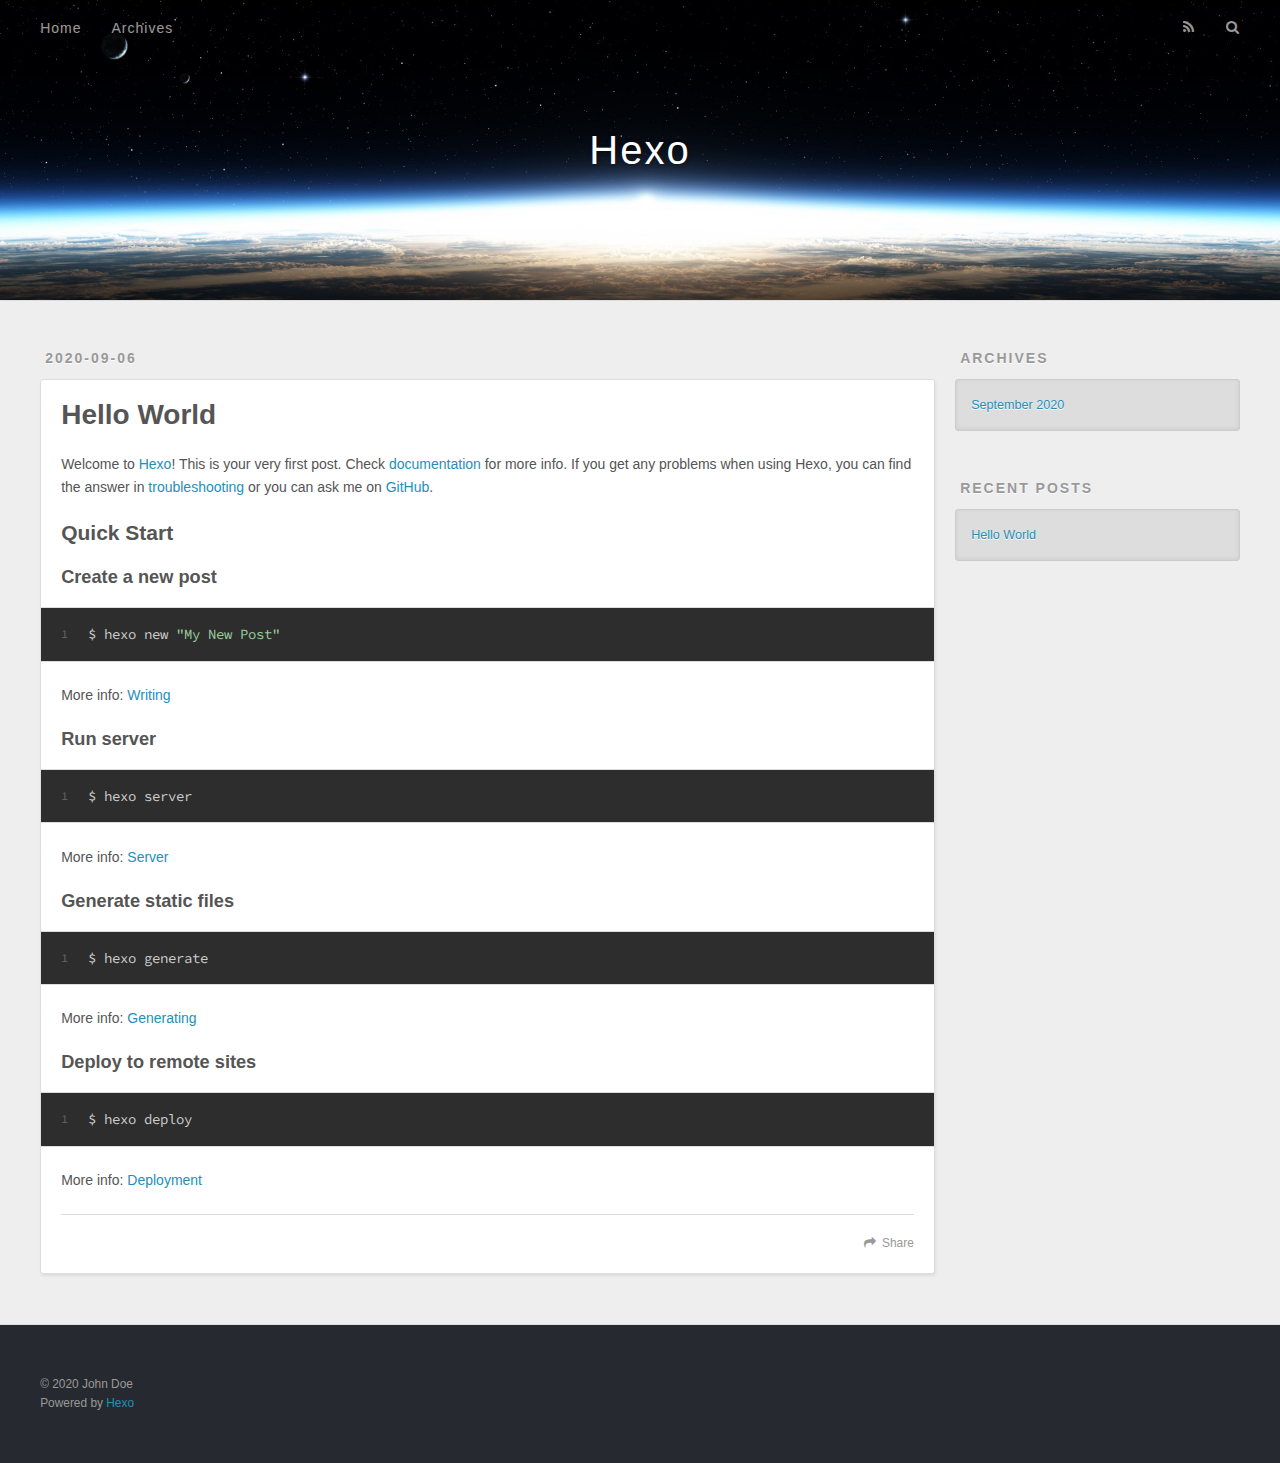
==== index.html @ 48d52464 "Site updated: 2020-09-06 20:49:57" ====
<!DOCTYPE html>
<html>
<head>
  <meta charset="utf-8">
  

  
  <title>Hexo</title>
  <meta name="viewport" content="width=device-width, initial-scale=1, maximum-scale=1">
  <meta property="og:type" content="website">
<meta property="og:title" content="Hexo">
<meta property="og:url" content="http://example.com/index.html">
<meta property="og:site_name" content="Hexo">
<meta property="og:locale" content="en_US">
<meta property="article:author" content="John Doe">
<meta name="twitter:card" content="summary">
  
    <link rel="alternate" href="/atom.xml" title="Hexo" type="application/atom+xml">
  
  
    <link rel="icon" href="/favicon.png">
  
  
    <link href="//fonts.googleapis.com/css?family=Source+Code+Pro" rel="stylesheet" type="text/css">
  
  
<link rel="stylesheet" href="/css/style.css">

<meta name="generator" content="Hexo 5.1.1"></head>

<body>
  <div id="container">
    <div id="wrap">
      <header id="header">
  <div id="banner"></div>
  <div id="header-outer" class="outer">
    <div id="header-title" class="inner">
      <h1 id="logo-wrap">
        <a href="/" id="logo">Hexo</a>
      </h1>
      
    </div>
    <div id="header-inner" class="inner">
      <nav id="main-nav">
        <a id="main-nav-toggle" class="nav-icon"></a>
        
          <a class="main-nav-link" href="/">Home</a>
        
          <a class="main-nav-link" href="/archives">Archives</a>
        
      </nav>
      <nav id="sub-nav">
        
          <a id="nav-rss-link" class="nav-icon" href="/atom.xml" title="RSS Feed"></a>
        
        <a id="nav-search-btn" class="nav-icon" title="Search"></a>
      </nav>
      <div id="search-form-wrap">
        <form action="//google.com/search" method="get" accept-charset="UTF-8" class="search-form"><input type="search" name="q" class="search-form-input" placeholder="Search"><button type="submit" class="search-form-submit">&#xF002;</button><input type="hidden" name="sitesearch" value="http://example.com"></form>
      </div>
    </div>
  </div>
</header>
      <div class="outer">
        <section id="main">
  
    <article id="post-hello-world" class="article article-type-post" itemscope itemprop="blogPost">
  <div class="article-meta">
    <a href="/2020/09/06/hello-world/" class="article-date">
  <time datetime="2020-09-06T12:45:45.619Z" itemprop="datePublished">2020-09-06</time>
</a>
    
  </div>
  <div class="article-inner">
    
    
      <header class="article-header">
        
  
    <h1 itemprop="name">
      <a class="article-title" href="/2020/09/06/hello-world/">Hello World</a>
    </h1>
  

      </header>
    
    <div class="article-entry" itemprop="articleBody">
      
        <p>Welcome to <a target="_blank" rel="noopener" href="https://hexo.io/">Hexo</a>! This is your very first post. Check <a target="_blank" rel="noopener" href="https://hexo.io/docs/">documentation</a> for more info. If you get any problems when using Hexo, you can find the answer in <a target="_blank" rel="noopener" href="https://hexo.io/docs/troubleshooting.html">troubleshooting</a> or you can ask me on <a target="_blank" rel="noopener" href="https://github.com/hexojs/hexo/issues">GitHub</a>.</p>
<h2 id="Quick-Start"><a href="#Quick-Start" class="headerlink" title="Quick Start"></a>Quick Start</h2><h3 id="Create-a-new-post"><a href="#Create-a-new-post" class="headerlink" title="Create a new post"></a>Create a new post</h3><figure class="highlight bash"><table><tr><td class="gutter"><pre><span class="line">1</span><br></pre></td><td class="code"><pre><span class="line">$ hexo new <span class="string">&quot;My New Post&quot;</span></span><br></pre></td></tr></table></figure>

<p>More info: <a target="_blank" rel="noopener" href="https://hexo.io/docs/writing.html">Writing</a></p>
<h3 id="Run-server"><a href="#Run-server" class="headerlink" title="Run server"></a>Run server</h3><figure class="highlight bash"><table><tr><td class="gutter"><pre><span class="line">1</span><br></pre></td><td class="code"><pre><span class="line">$ hexo server</span><br></pre></td></tr></table></figure>

<p>More info: <a target="_blank" rel="noopener" href="https://hexo.io/docs/server.html">Server</a></p>
<h3 id="Generate-static-files"><a href="#Generate-static-files" class="headerlink" title="Generate static files"></a>Generate static files</h3><figure class="highlight bash"><table><tr><td class="gutter"><pre><span class="line">1</span><br></pre></td><td class="code"><pre><span class="line">$ hexo generate</span><br></pre></td></tr></table></figure>

<p>More info: <a target="_blank" rel="noopener" href="https://hexo.io/docs/generating.html">Generating</a></p>
<h3 id="Deploy-to-remote-sites"><a href="#Deploy-to-remote-sites" class="headerlink" title="Deploy to remote sites"></a>Deploy to remote sites</h3><figure class="highlight bash"><table><tr><td class="gutter"><pre><span class="line">1</span><br></pre></td><td class="code"><pre><span class="line">$ hexo deploy</span><br></pre></td></tr></table></figure>

<p>More info: <a target="_blank" rel="noopener" href="https://hexo.io/docs/one-command-deployment.html">Deployment</a></p>

      
    </div>
    <footer class="article-footer">
      <a data-url="http://example.com/2020/09/06/hello-world/" data-id="cker3be4900007ww30tfce9jr" class="article-share-link">Share</a>
      
      
    </footer>
  </div>
  
</article>


  


</section>
        
          <aside id="sidebar">
  
    

  
    

  
    
  
    
  <div class="widget-wrap">
    <h3 class="widget-title">Archives</h3>
    <div class="widget">
      <ul class="archive-list"><li class="archive-list-item"><a class="archive-list-link" href="/archives/2020/09/">September 2020</a></li></ul>
    </div>
  </div>


  
    
  <div class="widget-wrap">
    <h3 class="widget-title">Recent Posts</h3>
    <div class="widget">
      <ul>
        
          <li>
            <a href="/2020/09/06/hello-world/">Hello World</a>
          </li>
        
      </ul>
    </div>
  </div>

  
</aside>
        
      </div>
      <footer id="footer">
  
  <div class="outer">
    <div id="footer-info" class="inner">
      &copy; 2020 John Doe<br>
      Powered by <a href="http://hexo.io/" target="_blank">Hexo</a>
    </div>
  </div>
</footer>
    </div>
    <nav id="mobile-nav">
  
    <a href="/" class="mobile-nav-link">Home</a>
  
    <a href="/archives" class="mobile-nav-link">Archives</a>
  
</nav>
    

<script src="//ajax.googleapis.com/ajax/libs/jquery/2.0.3/jquery.min.js"></script>


  
<link rel="stylesheet" href="/fancybox/jquery.fancybox.css">

  
<script src="/fancybox/jquery.fancybox.pack.js"></script>




<script src="/js/script.js"></script>




  </div>
</body>
</html>
---- css/style.css ----
body {
  width: 100%;
}
body:before,
body:after {
  content: "";
  display: table;
}
body:after {
  clear: both;
}
html,
body,
div,
span,
applet,
object,
iframe,
h1,
h2,
h3,
h4,
h5,
h6,
p,
blockquote,
pre,
a,
abbr,
acronym,
address,
big,
cite,
code,
del,
dfn,
em,
img,
ins,
kbd,
q,
s,
samp,
small,
strike,
strong,
sub,
sup,
tt,
var,
dl,
dt,
dd,
ol,
ul,
li,
fieldset,
form,
label,
legend,
table,
caption,
tbody,
tfoot,
thead,
tr,
th,
td {
  margin: 0;
  padding: 0;
  border: 0;
  outline: 0;
  font-weight: inherit;
  font-style: inherit;
  font-family: inherit;
  font-size: 100%;
  vertical-align: baseline;
}
body {
  line-height: 1;
  color: #000;
  background: #fff;
}
ol,
ul {
  list-style: none;
}
table {
  border-collapse: separate;
  border-spacing: 0;
  vertical-align: middle;
}
caption,
th,
td {
  text-align: left;
  font-weight: normal;
  vertical-align: middle;
}
a img {
  border: none;
}
input,
button {
  margin: 0;
  padding: 0;
}
input::-moz-focus-inner,
button::-moz-focus-inner {
  border: 0;
  padding: 0;
}
@font-face {
  font-family: FontAwesome;
  font-style: normal;
  font-weight: normal;
  src: url("fonts/fontawesome-webfont.eot?v=#4.0.3");
  src: url("fonts/fontawesome-webfont.eot?#iefix&v=#4.0.3") format("embedded-opentype"), url("fonts/fontawesome-webfont.woff?v=#4.0.3") format("woff"), url("fonts/fontawesome-webfont.ttf?v=#4.0.3") format("truetype"), url("fonts/fontawesome-webfont.svg#fontawesomeregular?v=#4.0.3") format("svg");
}
html,
body,
#container {
  height: 100%;
}
body {
  background: #eee;
  font: 14px -apple-system, BlinkMacSystemFont, "Segoe UI", "Roboto", "Oxygen", "Ubuntu", "Cantarell", "Fira Sans", "Droid Sans", "Helvetica Neue", sans-serif;
  -webkit-text-size-adjust: 100%;
}
.outer {
  max-width: 1220px;
  margin: 0 auto;
  padding: 0 20px;
}
.outer:before,
.outer:after {
  content: "";
  display: table;
}
.outer:after {
  clear: both;
}
.inner {
  display: inline;
  float: left;
  width: 98.33333333333333%;
  margin: 0 0.833333333333333%;
}
.left,
.alignleft {
  float: left;
}
.right,
.alignright {
  float: right;
}
.clear {
  clear: both;
}
#container {
  position: relative;
}
.mobile-nav-on {
  overflow: hidden;
}
#wrap {
  height: 100%;
  width: 100%;
  position: absolute;
  top: 0;
  left: 0;
  -webkit-transition: 0.2s ease-out;
  -moz-transition: 0.2s ease-out;
  -ms-transition: 0.2s ease-out;
  transition: 0.2s ease-out;
  z-index: 1;
  background: #eee;
}
.mobile-nav-on #wrap {
  left: 280px;
}
@media screen and (min-width: 768px) {
  #main {
    display: inline;
    float: left;
    width: 73.33333333333333%;
    margin: 0 0.833333333333333%;
  }
}
.article-date,
.article-category-link,
.archive-year,
.widget-title {
  text-decoration: none;
  text-transform: uppercase;
  letter-spacing: 2px;
  color: #999;
  margin-bottom: 1em;
  margin-left: 5px;
  line-height: 1em;
  text-shadow: 0 1px #fff;
  font-weight: bold;
}
.article-inner,
.archive-article-inner {
  background: #fff;
  -webkit-box-shadow: 1px 2px 3px #ddd;
  box-shadow: 1px 2px 3px #ddd;
  border: 1px solid #ddd;
  border-radius: 3px;
}
.article-entry h1,
.widget h1 {
  font-size: 2em;
}
.article-entry h2,
.widget h2 {
  font-size: 1.5em;
}
.article-entry h3,
.widget h3 {
  font-size: 1.3em;
}
.article-entry h4,
.widget h4 {
  font-size: 1.2em;
}
.article-entry h5,
.widget h5 {
  font-size: 1em;
}
.article-entry h6,
.widget h6 {
  font-size: 1em;
  color: #999;
}
.article-entry hr,
.widget hr {
  border: 1px dashed #ddd;
}
.article-entry strong,
.widget strong {
  font-weight: bold;
}
.article-entry em,
.widget em,
.article-entry cite,
.widget cite {
  font-style: italic;
}
.article-entry sup,
.widget sup,
.article-entry sub,
.widget sub {
  font-size: 0.75em;
  line-height: 0;
  position: relative;
  vertical-align: baseline;
}
.article-entry sup,
.widget sup {
  top: -0.5em;
}
.article-entry sub,
.widget sub {
  bottom: -0.2em;
}
.article-entry small,
.widget small {
  font-size: 0.85em;
}
.article-entry acronym,
.widget acronym,
.article-entry abbr,
.widget abbr {
  border-bottom: 1px dotted;
}
.article-entry ul,
.widget ul,
.article-entry ol,
.widget ol,
.article-entry dl,
.widget dl {
  margin: 0 20px;
  line-height: 1.6em;
}
.article-entry ul ul,
.widget ul ul,
.article-entry ol ul,
.widget ol ul,
.article-entry ul ol,
.widget ul ol,
.article-entry ol ol,
.widget ol ol {
  margin-top: 0;
  margin-bottom: 0;
}
.article-entry ul,
.widget ul {
  list-style: disc;
}
.article-entry ol,
.widget ol {
  list-style: decimal;
}
.article-entry dt,
.widget dt {
  font-weight: bold;
}
#header {
  height: 300px;
  position: relative;
  border-bottom: 1px solid #ddd;
}
#header:before,
#header:after {
  content: "";
  position: absolute;
  left: 0;
  right: 0;
  height: 40px;
}
#header:before {
  top: 0;
  background: -webkit-linear-gradient(rgba(0,0,0,0.2), transparent);
  background: -moz-linear-gradient(rgba(0,0,0,0.2), transparent);
  background: -ms-linear-gradient(rgba(0,0,0,0.2), transparent);
  background: linear-gradient(rgba(0,0,0,0.2), transparent);
}
#header:after {
  bottom: 0;
  background: -webkit-linear-gradient(transparent, rgba(0,0,0,0.2));
  background: -moz-linear-gradient(transparent, rgba(0,0,0,0.2));
  background: -ms-linear-gradient(transparent, rgba(0,0,0,0.2));
  background: linear-gradient(transparent, rgba(0,0,0,0.2));
}
#header-outer {
  height: 100%;
  position: relative;
}
#header-inner {
  position: relative;
  overflow: hidden;
}
#banner {
  position: absolute;
  top: 0;
  left: 0;
  width: 100%;
  height: 100%;
  background: url("images/banner.jpg") center #000;
  -webkit-background-size: cover;
  -moz-background-size: cover;
  background-size: cover;
  z-index: -1;
}
#header-title {
  text-align: center;
  height: 40px;
  position: absolute;
  top: 50%;
  left: 0;
  margin-top: -20px;
}
#logo,
#subtitle {
  text-decoration: none;
  color: #fff;
  font-weight: 300;
  text-shadow: 0 1px 4px rgba(0,0,0,0.3);
}
#logo {
  font-size: 40px;
  line-height: 40px;
  letter-spacing: 2px;
}
#subtitle {
  font-size: 16px;
  line-height: 16px;
  letter-spacing: 1px;
}
#subtitle-wrap {
  margin-top: 16px;
}
#main-nav {
  float: left;
  margin-left: -15px;
}
.nav-icon,
.main-nav-link {
  float: left;
  color: #fff;
  opacity: 0.6;
  text-decoration: none;
  text-shadow: 0 1px rgba(0,0,0,0.2);
  -webkit-transition: opacity 0.2s;
  -moz-transition: opacity 0.2s;
  -ms-transition: opacity 0.2s;
  transition: opacity 0.2s;
  display: block;
  padding: 20px 15px;
}
.nav-icon:hover,
.main-nav-link:hover {
  opacity: 1;
}
.nav-icon {
  font-family: FontAwesome;
  text-align: center;
  font-size: 14px;
  width: 14px;
  height: 14px;
  padding: 20px 15px;
  position: relative;
  cursor: pointer;
}
.main-nav-link {
  font-weight: 300;
  letter-spacing: 1px;
}
@media screen and (max-width: 479px) {
  .main-nav-link {
    display: none;
  }
}
#main-nav-toggle {
  display: none;
}
#main-nav-toggle:before {
  content: "\f0c9";
}
@media screen and (max-width: 479px) {
  #main-nav-toggle {
    display: block;
  }
}
#sub-nav {
  float: right;
  margin-right: -15px;
}
#nav-rss-link:before {
  content: "\f09e";
}
#nav-search-btn:before {
  content: "\f002";
}
#search-form-wrap {
  position: absolute;
  top: 15px;
  width: 150px;
  height: 30px;
  right: -150px;
  opacity: 0;
  -webkit-transition: 0.2s ease-out;
  -moz-transition: 0.2s ease-out;
  -ms-transition: 0.2s ease-out;
  transition: 0.2s ease-out;
}
#search-form-wrap.on {
  opacity: 1;
  right: 0;
}
@media screen and (max-width: 479px) {
  #search-form-wrap {
    width: 100%;
    right: -100%;
  }
}
.search-form {
  position: absolute;
  top: 0;
  left: 0;
  right: 0;
  background: #fff;
  padding: 5px 15px;
  border-radius: 15px;
  -webkit-box-shadow: 0 0 10px rgba(0,0,0,0.3);
  box-shadow: 0 0 10px rgba(0,0,0,0.3);
}
.search-form-input {
  border: none;
  background: none;
  color: #555;
  width: 100%;
  font: 13px -apple-system, BlinkMacSystemFont, "Segoe UI", "Roboto", "Oxygen", "Ubuntu", "Cantarell", "Fira Sans", "Droid Sans", "Helvetica Neue", sans-serif;
  outline: none;
}
.search-form-input::-webkit-search-results-decoration,
.search-form-input::-webkit-search-cancel-button {
  -webkit-appearance: none;
}
.search-form-submit {
  position: absolute;
  top: 50%;
  right: 10px;
  margin-top: -7px;
  font: 13px FontAwesome;
  border: none;
  background: none;
  color: #bbb;
  cursor: pointer;
}
.search-form-submit:hover,
.search-form-submit:focus {
  color: #777;
}
.article {
  margin: 50px 0;
}
.article-inner {
  overflow: hidden;
}
.article-meta:before,
.article-meta:after {
  content: "";
  display: table;
}
.article-meta:after {
  clear: both;
}
.article-date {
  float: left;
}
.article-category {
  float: left;
  line-height: 1em;
  color: #ccc;
  text-shadow: 0 1px #fff;
  margin-left: 8px;
}
.article-category:before {
  content: "\2022";
}
.article-category-link {
  margin: 0 12px 1em;
}
.article-header {
  padding: 20px 20px 0;
}
.article-title {
  text-decoration: none;
  font-size: 2em;
  font-weight: bold;
  color: #555;
  line-height: 1.1em;
  -webkit-transition: color 0.2s;
  -moz-transition: color 0.2s;
  -ms-transition: color 0.2s;
  transition: color 0.2s;
}
a.article-title:hover {
  color: #258fb8;
}
.article-entry {
  color: #555;
  padding: 0 20px;
}
.article-entry:before,
.article-entry:after {
  content: "";
  display: table;
}
.article-entry:after {
  clear: both;
}
.article-entry p,
.article-entry table {
  line-height: 1.6em;
  margin: 1.6em 0;
}
.article-entry h1,
.article-entry h2,
.article-entry h3,
.article-entry h4,
.article-entry h5,
.article-entry h6 {
  font-weight: bold;
}
.article-entry h1,
.article-entry h2,
.article-entry h3,
.article-entry h4,
.article-entry h5,
.article-entry h6 {
  line-height: 1.1em;
  margin: 1.1em 0;
}
.article-entry a {
  color: #258fb8;
  text-decoration: none;
}
.article-entry a:hover {
  text-decoration: underline;
}
.article-entry ul,
.article-entry ol,
.article-entry dl {
  margin-top: 1.6em;
  margin-bottom: 1.6em;
}
.article-entry img,
.article-entry video {
  max-width: 100%;
  height: auto;
  display: block;
  margin: auto;
}
.article-entry iframe {
  border: none;
}
.article-entry table {
  width: 100%;
  border-collapse: collapse;
  border-spacing: 0;
}
.article-entry th {
  font-weight: bold;
  border-bottom: 3px solid #ddd;
  padding-bottom: 0.5em;
}
.article-entry td {
  border-bottom: 1px solid #ddd;
  padding: 10px 0;
}
.article-entry blockquote {
  font-family: Georgia, "Times New Roman", serif;
  font-size: 1.4em;
  margin: 1.6em 20px;
  text-align: center;
}
.article-entry blockquote footer {
  font-size: 14px;
  margin: 1.6em 0;
  font-family: -apple-system, BlinkMacSystemFont, "Segoe UI", "Roboto", "Oxygen", "Ubuntu", "Cantarell", "Fira Sans", "Droid Sans", "Helvetica Neue", sans-serif;
}
.article-entry blockquote footer cite:before {
  content: "—";
  padding: 0 0.5em;
}
.article-entry .pullquote {
  text-align: left;
  width: 45%;
  margin: 0;
}
.article-entry .pullquote.left {
  margin-left: 0.5em;
  margin-right: 1em;
}
.article-entry .pullquote.right {
  margin-right: 0.5em;
  margin-left: 1em;
}
.article-entry .caption {
  color: #999;
  display: block;
  font-size: 0.9em;
  margin-top: 0.5em;
  position: relative;
  text-align: center;
}
.article-entry .video-container {
  position: relative;
  padding-top: 56.25%;
  height: 0;
  overflow: hidden;
}
.article-entry .video-container iframe,
.article-entry .video-container object,
.article-entry .video-container embed {
  position: absolute;
  top: 0;
  left: 0;
  width: 100%;
  height: 100%;
  margin-top: 0;
}
.article-more-link a {
  display: inline-block;
  line-height: 1em;
  padding: 6px 15px;
  border-radius: 15px;
  background: #eee;
  color: #999;
  text-shadow: 0 1px #fff;
  text-decoration: none;
}
.article-more-link a:hover {
  background: #258fb8;
  color: #fff;
  text-decoration: none;
  text-shadow: 0 1px #1e7293;
}
.article-footer {
  font-size: 0.85em;
  line-height: 1.6em;
  border-top: 1px solid #ddd;
  padding-top: 1.6em;
  margin: 0 20px 20px;
}
.article-footer:before,
.article-footer:after {
  content: "";
  display: table;
}
.article-footer:after {
  clear: both;
}
.article-footer a {
  color: #999;
  text-decoration: none;
}
.article-footer a:hover {
  color: #555;
}
.article-tag-list-item {
  float: left;
  margin-right: 10px;
}
.article-tag-list-link:before {
  content: "#";
}
.article-comment-link {
  float: right;
}
.article-comment-link:before {
  content: "\f075";
  font-family: FontAwesome;
  padding-right: 8px;
}
.article-share-link {
  cursor: pointer;
  float: right;
  margin-left: 20px;
}
.article-share-link:before {
  content: "\f064";
  font-family: FontAwesome;
  padding-right: 6px;
}
#article-nav {
  position: relative;
}
#article-nav:before,
#article-nav:after {
  content: "";
  display: table;
}
#article-nav:after {
  clear: both;
}
@media screen and (min-width: 768px) {
  #article-nav {
    margin: 50px 0;
  }
  #article-nav:before {
    width: 8px;
    height: 8px;
    position: absolute;
    top: 50%;
    left: 50%;
    margin-top: -4px;
    margin-left: -4px;
    content: "";
    border-radius: 50%;
    background: #ddd;
    -webkit-box-shadow: 0 1px 2px #fff;
    box-shadow: 0 1px 2px #fff;
  }
}
.article-nav-link-wrap {
  text-decoration: none;
  text-shadow: 0 1px #fff;
  color: #999;
  -webkit-box-sizing: border-box;
  -moz-box-sizing: border-box;
  box-sizing: border-box;
  margin-top: 50px;
  text-align: center;
  display: block;
}
.article-nav-link-wrap:hover {
  color: #555;
}
@media screen and (min-width: 768px) {
  .article-nav-link-wrap {
    width: 50%;
    margin-top: 0;
  }
}
@media screen and (min-width: 768px) {
  #article-nav-newer {
    float: left;
    text-align: right;
    padding-right: 20px;
  }
}
@media screen and (min-width: 768px) {
  #article-nav-older {
    float: right;
    text-align: left;
    padding-left: 20px;
  }
}
.article-nav-caption {
  text-transform: uppercase;
  letter-spacing: 2px;
  color: #ddd;
  line-height: 1em;
  font-weight: bold;
}
#article-nav-newer .article-nav-caption {
  margin-right: -2px;
}
.article-nav-title {
  font-size: 0.85em;
  line-height: 1.6em;
  margin-top: 0.5em;
}
.article-share-box {
  position: absolute;
  display: none;
  background: #fff;
  -webkit-box-shadow: 1px 2px 10px rgba(0,0,0,0.2);
  box-shadow: 1px 2px 10px rgba(0,0,0,0.2);
  border-radius: 3px;
  margin-left: -145px;
  overflow: hidden;
  z-index: 1;
}
.article-share-box.on {
  display: block;
}
.article-share-input {
  width: 100%;
  background: none;
  -webkit-box-sizing: border-box;
  -moz-box-sizing: border-box;
  box-sizing: border-box;
  font: 14px -apple-system, BlinkMacSystemFont, "Segoe UI", "Roboto", "Oxygen", "Ubuntu", "Cantarell", "Fira Sans", "Droid Sans", "Helvetica Neue", sans-serif;
  padding: 0 15px;
  color: #555;
  outline: none;
  border: 1px solid #ddd;
  border-radius: 3px 3px 0 0;
  height: 36px;
  line-height: 36px;
}
.article-share-links {
  background: #eee;
}
.article-share-links:before,
.article-share-links:after {
  content: "";
  display: table;
}
.article-share-links:after {
  clear: both;
}
.article-share-twitter,
.article-share-facebook,
.article-share-pinterest,
.article-share-google {
  width: 50px;
  height: 36px;
  display: block;
  float: left;
  position: relative;
  color: #999;
  text-shadow: 0 1px #fff;
}
.article-share-twitter:before,
.article-share-facebook:before,
.article-share-pinterest:before,
.article-share-google:before {
  font-size: 20px;
  font-family: FontAwesome;
  width: 20px;
  height: 20px;
  position: absolute;
  top: 50%;
  left: 50%;
  margin-top: -10px;
  margin-left: -10px;
  text-align: center;
}
.article-share-twitter:hover,
.article-share-facebook:hover,
.article-share-pinterest:hover,
.article-share-google:hover {
  color: #fff;
}
.article-share-twitter:before {
  content: "\f099";
}
.article-share-twitter:hover {
  background: #00aced;
  text-shadow: 0 1px #008abe;
}
.article-share-facebook:before {
  content: "\f09a";
}
.article-share-facebook:hover {
  background: #3b5998;
  text-shadow: 0 1px #2f477a;
}
.article-share-pinterest:before {
  content: "\f0d2";
}
.article-share-pinterest:hover {
  background: #cb2027;
  text-shadow: 0 1px #a21a1f;
}
.article-share-google:before {
  content: "\f0d5";
}
.article-share-google:hover {
  background: #dd4b39;
  text-shadow: 0 1px #be3221;
}
.article-gallery {
  background: #000;
  position: relative;
}
.article-gallery-photos {
  position: relative;
  overflow: hidden;
}
.article-gallery-img {
  display: none;
  max-width: 100%;
}
.article-gallery-img:first-child {
  display: block;
}
.article-gallery-img.loaded {
  position: absolute;
  display: block;
}
.article-gallery-img img {
  display: block;
  max-width: 100%;
  margin: 0 auto;
}
#comments {
  background: #fff;
  -webkit-box-shadow: 1px 2px 3px #ddd;
  box-shadow: 1px 2px 3px #ddd;
  padding: 20px;
  border: 1px solid #ddd;
  border-radius: 3px;
  margin: 50px 0;
}
#comments a {
  color: #258fb8;
}
.archives-wrap {
  margin: 50px 0;
}
.archives:before,
.archives:after {
  content: "";
  display: table;
}
.archives:after {
  clear: both;
}
.archive-year-wrap {
  margin-bottom: 1em;
}
.archives {
  -webkit-column-gap: 10px;
  -moz-column-gap: 10px;
  column-gap: 10px;
}
@media screen and (min-width: 480px) and (max-width: 767px) {
  .archives {
    -webkit-column-count: 2;
    -moz-column-count: 2;
    column-count: 2;
  }
}
@media screen and (min-width: 768px) {
  .archives {
    -webkit-column-count: 3;
    -moz-column-count: 3;
    column-count: 3;
  }
}
.archive-article {
  -webkit-column-break-inside: avoid;
  page-break-inside: avoid;
  overflow: hidden;
  break-inside: avoid-column;
}
.archive-article-inner {
  padding: 10px;
  margin-bottom: 15px;
}
.archive-article-title {
  text-decoration: none;
  font-weight: bold;
  color: #555;
  -webkit-transition: color 0.2s;
  -moz-transition: color 0.2s;
  -ms-transition: color 0.2s;
  transition: color 0.2s;
  line-height: 1.6em;
}
.archive-article-title:hover {
  color: #258fb8;
}
.archive-article-footer {
  margin-top: 1em;
}
.archive-article-date {
  color: #999;
  text-decoration: none;
  font-size: 0.85em;
  line-height: 1em;
  margin-bottom: 0.5em;
  display: block;
}
#page-nav {
  margin: 50px auto;
  background: #fff;
  -webkit-box-shadow: 1px 2px 3px #ddd;
  box-shadow: 1px 2px 3px #ddd;
  border: 1px solid #ddd;
  border-radius: 3px;
  text-align: center;
  color: #999;
  overflow: hidden;
}
#page-nav:before,
#page-nav:after {
  content: "";
  display: table;
}
#page-nav:after {
  clear: both;
}
#page-nav a,
#page-nav span {
  padding: 10px 20px;
  line-height: 1;
  height: 2ex;
}
#page-nav a {
  color: #999;
  text-decoration: none;
}
#page-nav a:hover {
  background: #999;
  color: #fff;
}
#page-nav .prev {
  float: left;
}
#page-nav .next {
  float: right;
}
#page-nav .page-number {
  display: inline-block;
}
@media screen and (max-width: 479px) {
  #page-nav .page-number {
    display: none;
  }
}
#page-nav .current {
  color: #555;
  font-weight: bold;
}
#page-nav .space {
  color: #ddd;
}
#footer {
  background: #262a30;
  padding: 50px 0;
  border-top: 1px solid #ddd;
  color: #999;
}
#footer a {
  color: #258fb8;
  text-decoration: none;
}
#footer a:hover {
  text-decoration: underline;
}
#footer-info {
  line-height: 1.6em;
  font-size: 0.85em;
}
.article-entry pre,
.article-entry .highlight {
  background: #2d2d2d;
  margin: 0 -20px;
  padding: 15px 20px;
  border-style: solid;
  border-color: #ddd;
  border-width: 1px 0;
  overflow: auto;
  color: #ccc;
  line-height: 22.400000000000002px;
}
.article-entry .highlight .gutter pre,
.article-entry .gist .gist-file .gist-data .line-numbers {
  color: #666;
  font-size: 0.85em;
}
.article-entry pre,
.article-entry code {
  font-family: "Source Code Pro", Consolas, Monaco, Menlo, Consolas, monospace;
}
.article-entry code {
  background: #eee;
  text-shadow: 0 1px #fff;
  padding: 0 0.3em;
}
.article-entry pre code {
  background: none;
  text-shadow: none;
  padding: 0;
}
.article-entry .highlight pre {
  border: none;
  margin: 0;
  padding: 0;
}
.article-entry .highlight table {
  margin: 0;
  width: auto;
}
.article-entry .highlight td {
  border: none;
  padding: 0;
}
.article-entry .highlight figcaption {
  font-size: 0.85em;
  color: #999;
  line-height: 1em;
  margin-bottom: 1em;
}
.article-entry .highlight figcaption:before,
.article-entry .highlight figcaption:after {
  content: "";
  display: table;
}
.article-entry .highlight figcaption:after {
  clear: both;
}
.article-entry .highlight figcaption a {
  float: right;
}
.article-entry .highlight .gutter pre {
  text-align: right;
  padding-right: 20px;
}
.article-entry .highlight .line {
  height: 22.400000000000002px;
}
.article-entry .highlight .line.marked {
  background: #515151;
}
.article-entry .gist {
  margin: 0 -20px;
  border-style: solid;
  border-color: #ddd;
  border-width: 1px 0;
  background: #2d2d2d;
  padding: 15px 20px 15px 0;
}
.article-entry .gist .gist-file {
  border: none;
  font-family: "Source Code Pro", Consolas, Monaco, Menlo, Consolas, monospace;
  margin: 0;
}
.article-entry .gist .gist-file .gist-data {
  background: none;
  border: none;
}
.article-entry .gist .gist-file .gist-data .line-numbers {
  background: none;
  border: none;
  padding: 0 20px 0 0;
}
.article-entry .gist .gist-file .gist-data .line-data {
  padding: 0 !important;
}
.article-entry .gist .gist-file .highlight {
  margin: 0;
  padding: 0;
  border: none;
}
.article-entry .gist .gist-file .gist-meta {
  background: #2d2d2d;
  color: #999;
  font: 0.85em -apple-system, BlinkMacSystemFont, "Segoe UI", "Roboto", "Oxygen", "Ubuntu", "Cantarell", "Fira Sans", "Droid Sans", "Helvetica Neue", sans-serif;
  text-shadow: 0 0;
  padding: 0;
  margin-top: 1em;
  margin-left: 20px;
}
.article-entry .gist .gist-file .gist-meta a {
  color: #258fb8;
  font-weight: normal;
}
.article-entry .gist .gist-file .gist-meta a:hover {
  text-decoration: underline;
}
pre .comment,
pre .title {
  color: #999;
}
pre .variable,
pre .attribute,
pre .tag,
pre .regexp,
pre .ruby .constant,
pre .xml .tag .title,
pre .xml .pi,
pre .xml .doctype,
pre .html .doctype,
pre .css .id,
pre .css .class,
pre .css .pseudo {
  color: #f2777a;
}
pre .number,
pre .preprocessor,
pre .built_in,
pre .literal,
pre .params,
pre .constant {
  color: #f99157;
}
pre .class,
pre .ruby .class .title,
pre .css .rules .attribute {
  color: #9c9;
}
pre .string,
pre .value,
pre .inheritance,
pre .header,
pre .ruby .symbol,
pre .xml .cdata {
  color: #9c9;
}
pre .css .hexcolor {
  color: #6cc;
}
pre .function,
pre .python .decorator,
pre .python .title,
pre .ruby .function .title,
pre .ruby .title .keyword,
pre .perl .sub,
pre .javascript .title,
pre .coffeescript .title {
  color: #69c;
}
pre .keyword,
pre .javascript .function {
  color: #c9c;
}
@media screen and (max-width: 479px) {
  #mobile-nav {
    position: absolute;
    top: 0;
    left: 0;
    width: 280px;
    height: 100%;
    background: #191919;
    border-right: 1px solid #fff;
  }
}
@media screen and (max-width: 479px) {
  .mobile-nav-link {
    display: block;
    color: #999;
    text-decoration: none;
    padding: 15px 20px;
    font-weight: bold;
  }
  .mobile-nav-link:hover {
    color: #fff;
  }
}
@media screen and (min-width: 768px) {
  #sidebar {
    display: inline;
    float: left;
    width: 23.333333333333332%;
    margin: 0 0.833333333333333%;
  }
}
.widget-wrap {
  margin: 50px 0;
}
.widget {
  color: #777;
  text-shadow: 0 1px #fff;
  background: #ddd;
  -webkit-box-shadow: 0 -1px 4px #ccc inset;
  box-shadow: 0 -1px 4px #ccc inset;
  border: 1px solid #ccc;
  padding: 15px;
  border-radius: 3px;
}
.widget a {
  color: #258fb8;
  text-decoration: none;
}
.widget a:hover {
  text-decoration: underline;
}
.widget ul ul,
.widget ol ul,
.widget dl ul,
.widget ul ol,
.widget ol ol,
.widget dl ol,
.widget ul dl,
.widget ol dl,
.widget dl dl {
  margin-left: 15px;
  list-style: disc;
}
.widget {
  line-height: 1.6em;
  word-wrap: break-word;
  font-size: 0.9em;
}
.widget ul,
.widget ol {
  list-style: none;
  margin: 0;
}
.widget ul ul,
.widget ol ul,
.widget ul ol,
.widget ol ol {
  margin: 0 20px;
}
.widget ul ul,
.widget ol ul {
  list-style: disc;
}
.widget ul ol,
.widget ol ol {
  list-style: decimal;
}
.category-list-count,
.tag-list-count,
.archive-list-count {
  padding-left: 5px;
  color: #999;
  font-size: 0.85em;
}
.category-list-count:before,
.tag-list-count:before,
.archive-list-count:before {
  content: "(";
}
.category-list-count:after,
.tag-list-count:after,
.archive-list-count:after {
  content: ")";
}
.tagcloud a {
  margin-right: 5px;
  display: inline-block;
}
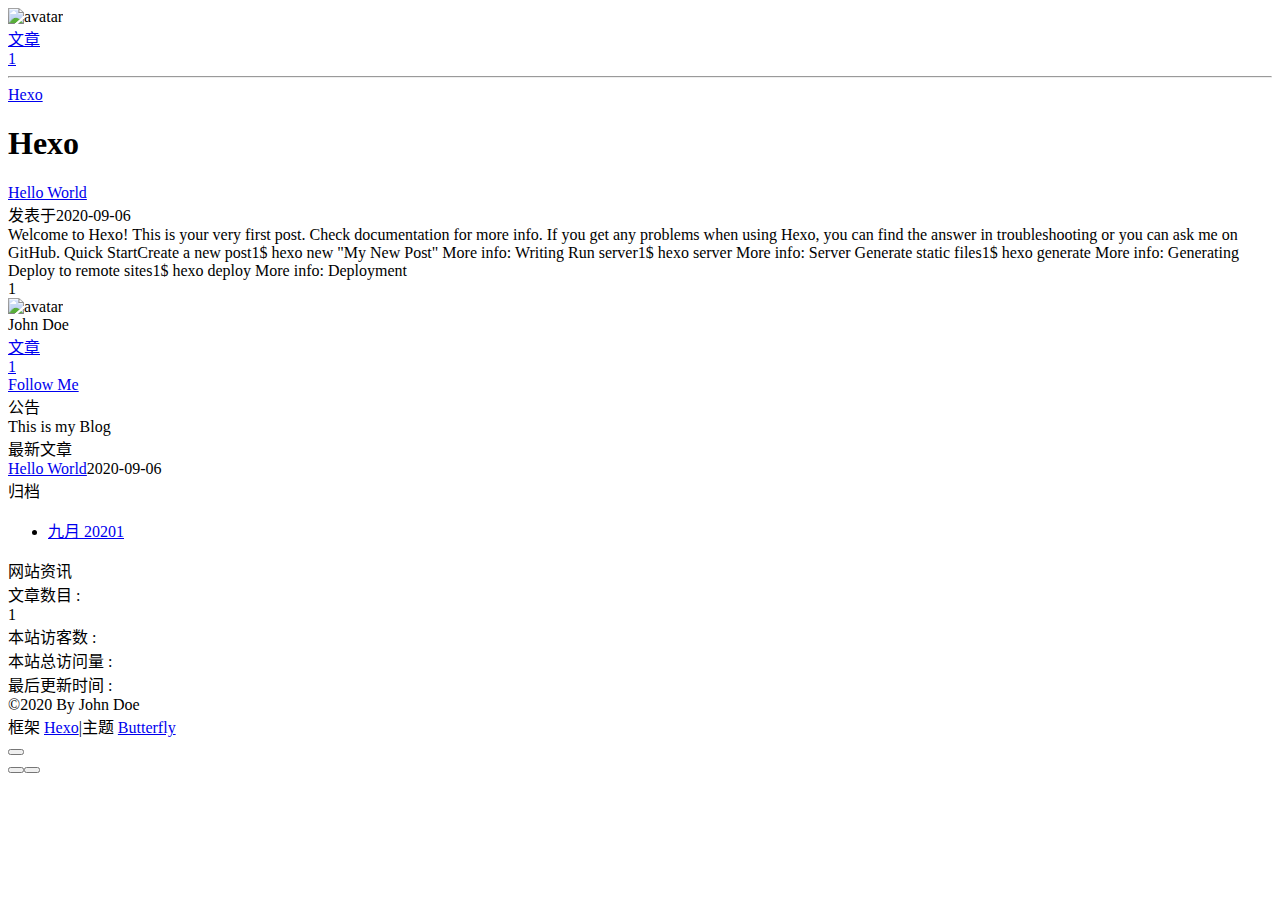
==== commit f7d5ec9c: "Site updated: 2020-09-06 21:33:34" ====
--- a/index.html
+++ b/index.html
@@ -1,196 +1,135 @@
-<!DOCTYPE html>
-<html>
-<head>
-  <meta charset="utf-8">
-  
+<!DOCTYPE html><html lang="zh-CN" data-theme="light"><head><meta charset="UTF-8"><meta http-equiv="X-UA-Compatible" content="IE=edge"><meta name="viewport" content="width=device-width,initial-scale=1"><title>Hexo</title><meta name="description"><meta name="author" content="John Doe"><meta name="copyright" content="John Doe"><meta name="format-detection" content="telephone=no"><meta name="theme-color" content="#ffffff"><meta http-equiv="Cache-Control" content="no-transform"><meta http-equiv="Cache-Control" content="no-siteapp"><link rel="shortcut icon" href="/img/favicon.png"><link rel="canonical" href="http://example.com/"><link rel="preconnect" href="//cdn.jsdelivr.net"/><link rel="preconnect" href="//busuanzi.ibruce.info"/><meta property="og:type" content="website"><meta property="og:title" content="Hexo"><meta property="og:url" content="http://example.com/"><meta property="og:site_name" content="Hexo"><meta property="og:description"><meta property="og:image" content="http://example.com/null"><meta property="article:published_time" content="2020-09-06T13:33:33.668Z"><meta property="article:modified_time" content="2020-09-06T13:33:33.668Z"><meta name="twitter:card" content="summary"><link rel="stylesheet" href="/css/index.css"><link rel="stylesheet" href="https://cdn.jsdelivr.net/npm/@fortawesome/fontawesome-free/css/all.min.css"><link rel="stylesheet" href="https://cdn.jsdelivr.net/npm/@fancyapps/fancybox@latest/dist/jquery.fancybox.min.css"><script>var GLOBAL_CONFIG = { 
+  root: '/',
+  hexoversion: '5.1.1',
+  algolia: undefined,
+  localSearch: undefined,
+  translate: undefined,
+  noticeOutdate: undefined,
+  highlight: {"plugin":"highlighjs","highlightCopy":true,"highlightLang":true},
+  copy: {
+    success: '复制成功',
+    error: '复制错误',
+    noSupport: '浏览器不支持'
+  },
+  bookmark: {
+    message_prev: '按',
+    message_next: '键将本页加入书签'
+  },
+  runtime: '',
+  date_suffix: {"one_hour":"刚刚","hours":"小时前","day":"天前"},
+  copyright: undefined,
+  ClickShowText: undefined,
+  medium_zoom: false,
+  fancybox: true,
+  Snackbar: undefined,
+  justifiedGallery: {
+    js: 'https://cdn.jsdelivr.net/npm/justifiedGallery/dist/js/jquery.justifiedGallery.min.js',
+    css: 'https://cdn.jsdelivr.net/npm/justifiedGallery/dist/css/justifiedGallery.min.css'
+  },
+  baiduPush: false,
+  isPhotoFigcaption: false,
+  islazyload: false,
+  isanchor: false
+};
 
-  
-  <title>Hexo</title>
-  <meta name="viewport" content="width=device-width, initial-scale=1, maximum-scale=1">
-  <meta property="og:type" content="website">
-<meta property="og:title" content="Hexo">
-<meta property="og:url" content="http://example.com/index.html">
-<meta property="og:site_name" content="Hexo">
-<meta property="og:locale" content="en_US">
-<meta property="article:author" content="John Doe">
-<meta name="twitter:card" content="summary">
-  
-    <link rel="alternate" href="/atom.xml" title="Hexo" type="application/atom+xml">
-  
-  
-    <link rel="icon" href="/favicon.png">
-  
-  
-    <link href="//fonts.googleapis.com/css?family=Source+Code+Pro" rel="stylesheet" type="text/css">
-  
-  
-<link rel="stylesheet" href="/css/style.css">
+var saveToLocal = {
+  set: function setWithExpiry(key, value, ttl) {
+    const now = new Date()
+    const expiryDay = ttl * 86400000
+    const item = {
+      value: value,
+      expiry: now.getTime() + expiryDay,
+    }
+    localStorage.setItem(key, JSON.stringify(item))
+    },
 
-<meta name="generator" content="Hexo 5.1.1"></head>
+  get: function getWithExpiry(key) {
+    const itemStr = localStorage.getItem(key)
 
-<body>
-  <div id="container">
-    <div id="wrap">
-      <header id="header">
-  <div id="banner"></div>
-  <div id="header-outer" class="outer">
-    <div id="header-title" class="inner">
-      <h1 id="logo-wrap">
-        <a href="/" id="logo">Hexo</a>
-      </h1>
-      
-    </div>
-    <div id="header-inner" class="inner">
-      <nav id="main-nav">
-        <a id="main-nav-toggle" class="nav-icon"></a>
-        
-          <a class="main-nav-link" href="/">Home</a>
-        
-          <a class="main-nav-link" href="/archives">Archives</a>
-        
-      </nav>
-      <nav id="sub-nav">
-        
-          <a id="nav-rss-link" class="nav-icon" href="/atom.xml" title="RSS Feed"></a>
-        
-        <a id="nav-search-btn" class="nav-icon" title="Search"></a>
-      </nav>
-      <div id="search-form-wrap">
-        <form action="//google.com/search" method="get" accept-charset="UTF-8" class="search-form"><input type="search" name="q" class="search-form-input" placeholder="Search"><button type="submit" class="search-form-submit">&#xF002;</button><input type="hidden" name="sitesearch" value="http://example.com"></form>
-      </div>
-    </div>
-  </div>
-</header>
-      <div class="outer">
-        <section id="main">
-  
-    <article id="post-hello-world" class="article article-type-post" itemscope itemprop="blogPost">
-  <div class="article-meta">
-    <a href="/2020/09/06/hello-world/" class="article-date">
-  <time datetime="2020-09-06T12:45:45.619Z" itemprop="datePublished">2020-09-06</time>
-</a>
-    
-  </div>
-  <div class="article-inner">
-    
-    
-      <header class="article-header">
-        
-  
-    <h1 itemprop="name">
-      <a class="article-title" href="/2020/09/06/hello-world/">Hello World</a>
-    </h1>
-  
+    if (!itemStr) {
+      return undefined
+    }
+    const item = JSON.parse(itemStr)
+    const now = new Date()
 
-      </header>
-    
-    <div class="article-entry" itemprop="articleBody">
-      
-        <p>Welcome to <a target="_blank" rel="noopener" href="https://hexo.io/">Hexo</a>! This is your very first post. Check <a target="_blank" rel="noopener" href="https://hexo.io/docs/">documentation</a> for more info. If you get any problems when using Hexo, you can find the answer in <a target="_blank" rel="noopener" href="https://hexo.io/docs/troubleshooting.html">troubleshooting</a> or you can ask me on <a target="_blank" rel="noopener" href="https://github.com/hexojs/hexo/issues">GitHub</a>.</p>
-<h2 id="Quick-Start"><a href="#Quick-Start" class="headerlink" title="Quick Start"></a>Quick Start</h2><h3 id="Create-a-new-post"><a href="#Create-a-new-post" class="headerlink" title="Create a new post"></a>Create a new post</h3><figure class="highlight bash"><table><tr><td class="gutter"><pre><span class="line">1</span><br></pre></td><td class="code"><pre><span class="line">$ hexo new <span class="string">&quot;My New Post&quot;</span></span><br></pre></td></tr></table></figure>
+    if (now.getTime() > item.expiry) {
+      localStorage.removeItem(key)
+      return undefined
+    }
+    return item.value
+  }
+}</script><script id="config_change">var GLOBAL_CONFIG_SITE = { 
+  isPost: false,
+  isHome: true,
+  isHighlightShrink: false,
+  isSidebar: false,
+  postUpdate: '2020-09-06 21:33:33'
+}</script><noscript><style type="text/css">
+#nav {
+  opacity: 1
+}
+.justified-gallery img {
+  opacity: 1
+}
+</style></noscript><script>var activateDarkMode = function () {
+  document.documentElement.setAttribute('data-theme', 'dark')
+  if (document.querySelector('meta[name="theme-color"]') !== null) {
+    document.querySelector('meta[name="theme-color"]').setAttribute('content', '#0d0d0d')
+  }
+}
+var activateLightMode = function () {
+  document.documentElement.setAttribute('data-theme', 'light')
+  if (document.querySelector('meta[name="theme-color"]') !== null) {
+    document.querySelector('meta[name="theme-color"]').setAttribute('content', '#ffffff')
+  }
+}
 
-<p>More info: <a target="_blank" rel="noopener" href="https://hexo.io/docs/writing.html">Writing</a></p>
-<h3 id="Run-server"><a href="#Run-server" class="headerlink" title="Run server"></a>Run server</h3><figure class="highlight bash"><table><tr><td class="gutter"><pre><span class="line">1</span><br></pre></td><td class="code"><pre><span class="line">$ hexo server</span><br></pre></td></tr></table></figure>
+var autoChangeMode = 'false'
+var t = saveToLocal.get('theme')
+if (autoChangeMode === '1') {
+  var isDarkMode = window.matchMedia('(prefers-color-scheme: dark)').matches
+  var isLightMode = window.matchMedia('(prefers-color-scheme: light)').matches
+  var isNotSpecified = window.matchMedia('(prefers-color-scheme: no-preference)').matches
+  var hasNoSupport = !isDarkMode && !isLightMode && !isNotSpecified
 
-<p>More info: <a target="_blank" rel="noopener" href="https://hexo.io/docs/server.html">Server</a></p>
-<h3 id="Generate-static-files"><a href="#Generate-static-files" class="headerlink" title="Generate static files"></a>Generate static files</h3><figure class="highlight bash"><table><tr><td class="gutter"><pre><span class="line">1</span><br></pre></td><td class="code"><pre><span class="line">$ hexo generate</span><br></pre></td></tr></table></figure>
+  if (t === undefined) {
+    if (isLightMode) activateLightMode()
+    else if (isDarkMode) activateDarkMode()
+    else if (isNotSpecified || hasNoSupport) {
+      var now = new Date()
+      var hour = now.getHours()
+      var isNight = hour <= 6 || hour >= 18
+      isNight ? activateDarkMode() : activateLightMode()
+    }
+    window.matchMedia('(prefers-color-scheme: dark)').addListener(function (e) {
+      if (saveToLocal.get('theme') === undefined) {
+        e.matches ? activateDarkMode() : activateLightMode()
+      }
+    })
+  } else if (t === 'light') activateLightMode()
+  else activateDarkMode()
+} else if (autoChangeMode === '2') {
+  now = new Date()
+  hour = now.getHours()
+  isNight = hour <= 6 || hour >= 18
+  if (t === undefined) isNight ? activateDarkMode() : activateLightMode()
+  else if (t === 'light') activateLightMode()
+  else activateDarkMode()
+} else {
+  if (t === 'dark') activateDarkMode()
+  else if (t === 'light') activateLightMode()
+}</script><meta name="generator" content="Hexo 5.1.1"><link rel="alternate" href="/atom.xml" title="Hexo" type="application/atom+xml">
+</head><body><div id="mobile-sidebar"><div id="menu_mask"></div><div id="mobile-sidebar-menus"><div class="mobile_author_icon"><img class="avatar-img" src="/null" onerror="onerror=null;src='/img/friend_404.gif'" alt="avatar"/></div><div class="mobile_post_data"><div class="mobile_data_item is-center"><div class="mobile_data_link"><a href="/archives/"><div class="headline">文章</div><div class="length_num">1</div></a></div></div></div><hr/></div></div><div id="body-wrap"><header class="full_page" id="page-header"><nav id="nav"><span id="blog_name"><a id="site-name" href="/">Hexo</a></span><span id="menus"><span class="close" id="toggle-menu"><a class="site-page"><i class="fas fa-bars fa-fw"></i></a></span></span></nav><div id="site-info"><h1 id="site_title">Hexo</h1><div id="site_subtitle"><span id="subtitle"></span></div></div><div id="scroll_down"><i class="fas fa-angle-down scroll-down-effects"></i></div></header><main class="layout_page" id="content-inner"><div class="recent-posts" id="recent-posts"><div class="recent-post-item"><div class="recent-post-info"><a class="article-title" href="/2020/09/06/hello-world/" title="Hello World">Hello World</a><div class="article-meta-wrap"><span class="post-meta-date"><i class="far fa-calendar-alt"></i><span class="article-meta-label">发表于</span><time datetime="2020-09-06T12:45:45.619Z" title="发表于 2020-09-06 20:45:45">2020-09-06</time></span></div><div class="content">Welcome to Hexo! This is your very first post. Check documentation for more info. If you get any problems when using Hexo, you can find the answer in troubleshooting or you can ask me on GitHub.
+Quick StartCreate a new post1$ hexo new &quot;My New Post&quot;
 
-<p>More info: <a target="_blank" rel="noopener" href="https://hexo.io/docs/generating.html">Generating</a></p>
-<h3 id="Deploy-to-remote-sites"><a href="#Deploy-to-remote-sites" class="headerlink" title="Deploy to remote sites"></a>Deploy to remote sites</h3><figure class="highlight bash"><table><tr><td class="gutter"><pre><span class="line">1</span><br></pre></td><td class="code"><pre><span class="line">$ hexo deploy</span><br></pre></td></tr></table></figure>
+More info: Writing
+Run server1$ hexo server
 
-<p>More info: <a target="_blank" rel="noopener" href="https://hexo.io/docs/one-command-deployment.html">Deployment</a></p>
+More info: Server
+Generate static files1$ hexo generate
 
-      
-    </div>
-    <footer class="article-footer">
-      <a data-url="http://example.com/2020/09/06/hello-world/" data-id="cker3be4900007ww30tfce9jr" class="article-share-link">Share</a>
-      
-      
-    </footer>
-  </div>
-  
-</article>
+More info: Generating
+Deploy to remote sites1$ hexo deploy
 
-
-  
-
-
-</section>
-        
-          <aside id="sidebar">
-  
-    
-
-  
-    
-
-  
-    
-  
-    
-  <div class="widget-wrap">
-    <h3 class="widget-title">Archives</h3>
-    <div class="widget">
-      <ul class="archive-list"><li class="archive-list-item"><a class="archive-list-link" href="/archives/2020/09/">September 2020</a></li></ul>
-    </div>
-  </div>
-
-
-  
-    
-  <div class="widget-wrap">
-    <h3 class="widget-title">Recent Posts</h3>
-    <div class="widget">
-      <ul>
-        
-          <li>
-            <a href="/2020/09/06/hello-world/">Hello World</a>
-          </li>
-        
-      </ul>
-    </div>
-  </div>
-
-  
-</aside>
-        
-      </div>
-      <footer id="footer">
-  
-  <div class="outer">
-    <div id="footer-info" class="inner">
-      &copy; 2020 John Doe<br>
-      Powered by <a href="http://hexo.io/" target="_blank">Hexo</a>
-    </div>
-  </div>
-</footer>
-    </div>
-    <nav id="mobile-nav">
-  
-    <a href="/" class="mobile-nav-link">Home</a>
-  
-    <a href="/archives" class="mobile-nav-link">Archives</a>
-  
-</nav>
-    
-
-<script src="//ajax.googleapis.com/ajax/libs/jquery/2.0.3/jquery.min.js"></script>
-
-
-  
-<link rel="stylesheet" href="/fancybox/jquery.fancybox.css">
-
-  
-<script src="/fancybox/jquery.fancybox.pack.js"></script>
-
-
-
-
-<script src="/js/script.js"></script>
-
-
-
-
-  </div>
-</body>
-</html>+More info: Deployment
+</div></div></div><nav id="pagination"><div class="pagination"><span class="page-number current">1</span></div></nav></div><div class="aside_content" id="aside_content"><div class="card-widget card-info"><div class="card-content"><div class="card-info-avatar is-center"><img class="avatar-img" src="/null" onerror="this.onerror=null;this.src='/img/friend_404.gif'" alt="avatar"/><div class="author-info__name">John Doe</div><div class="author-info__description"></div></div><div class="card-info-data"><div class="card-info-data-item is-center"><a href="/archives/"><div class="headline">文章</div><div class="length_num">1</div></a></div></div><a class="button--animated" id="card-info-btn" target="_blank" rel="noopener" href="https://github.com/xxxxxx"><i class="fab fa-github"></i><span>Follow Me</span></a></div></div><div class="sticky_layout"><div class="card-widget card-announcement"><div class="card-content"><div class="item-headline"><i class="fas fa-bullhorn card-announcement-animation"></i><span>公告</span></div><div class="announcement_content">This is my Blog</div></div></div><div class="card-widget card-recent-post"><div class="card-content"><div class="item-headline"><i class="fas fa-history"></i><span>最新文章</span></div><div class="aside-list"><div class="aside-list-item"><div class="content"><a class="title" href="/2020/09/06/hello-world/" title="Hello World">Hello World</a><time datetime="2020-09-06T12:45:45.619Z" title="发表于 2020-09-06 20:45:45">2020-09-06</time></div></div></div></div></div><div class="card-widget card-archives"><div class="card-content"><div class="item-headline"><i class="fas fa-archive"></i><span>归档</span></div><ul class="card-archive-list"><li class="card-archive-list-item"><a class="card-archive-list-link" href="/archives/2020/09/"><span class="card-archive-list-date">九月 2020</span><span class="card-archive-list-count">1</span></a></li></ul></div></div><div class="card-widget card-webinfo"><div class="card-content"><div class="item-headline"><i class="fas fa-chart-line"></i><span>网站资讯</span></div><div class="webinfo"><div class="webinfo-item"><div class="item-name">文章数目 :</div><div class="item-count">1</div></div><div class="webinfo-item"><div class="item-name">本站访客数 :</div><div class="item-count" id="busuanzi_value_site_uv"></div></div><div class="webinfo-item"><div class="item-name">本站总访问量 :</div><div class="item-count" id="busuanzi_value_site_pv"></div></div><div class="webinfo-item"><div class="item-name">最后更新时间 :</div><div class="item-count" id="last-push-date" data-lastPushDate="2020-09-06T13:33:33.661Z"></div></div></div></div></div></div></div></main><footer id="footer" data-type="color"><div id="footer-wrap"><div class="copyright">&copy;2020 By John Doe</div><div class="framework-info"><span>框架 </span><a target="_blank" rel="noopener" href="https://hexo.io">Hexo</a><span class="footer-separator">|</span><span>主题 </span><a target="_blank" rel="noopener" href="https://github.com/jerryc127/hexo-theme-butterfly">Butterfly</a></div></div></footer></div><section id="rightside"><div id="rightside-config-hide"><button id="darkmode" type="button" title="浅色和深色模式转换"><i class="fas fa-adjust"></i></button></div><div id="rightside-config-show"><button id="rightside_config" type="button" title="设置"><i class="fas fa-cog"></i></button><button id="go-up" type="button" title="回到顶部"><i class="fas fa-arrow-up"></i></button></div></section><div><script src="https://cdn.jsdelivr.net/npm/jquery@latest/dist/jquery.min.js"></script><script src="/js/utils.js"></script><script src="/js/main.js"></script><script src="https://cdn.jsdelivr.net/npm/@fancyapps/fancybox@latest/dist/jquery.fancybox.min.js"></script><div class="js-pjax"><script async src="//busuanzi.ibruce.info/busuanzi/2.3/busuanzi.pure.mini.js"></script></div></div></body></html>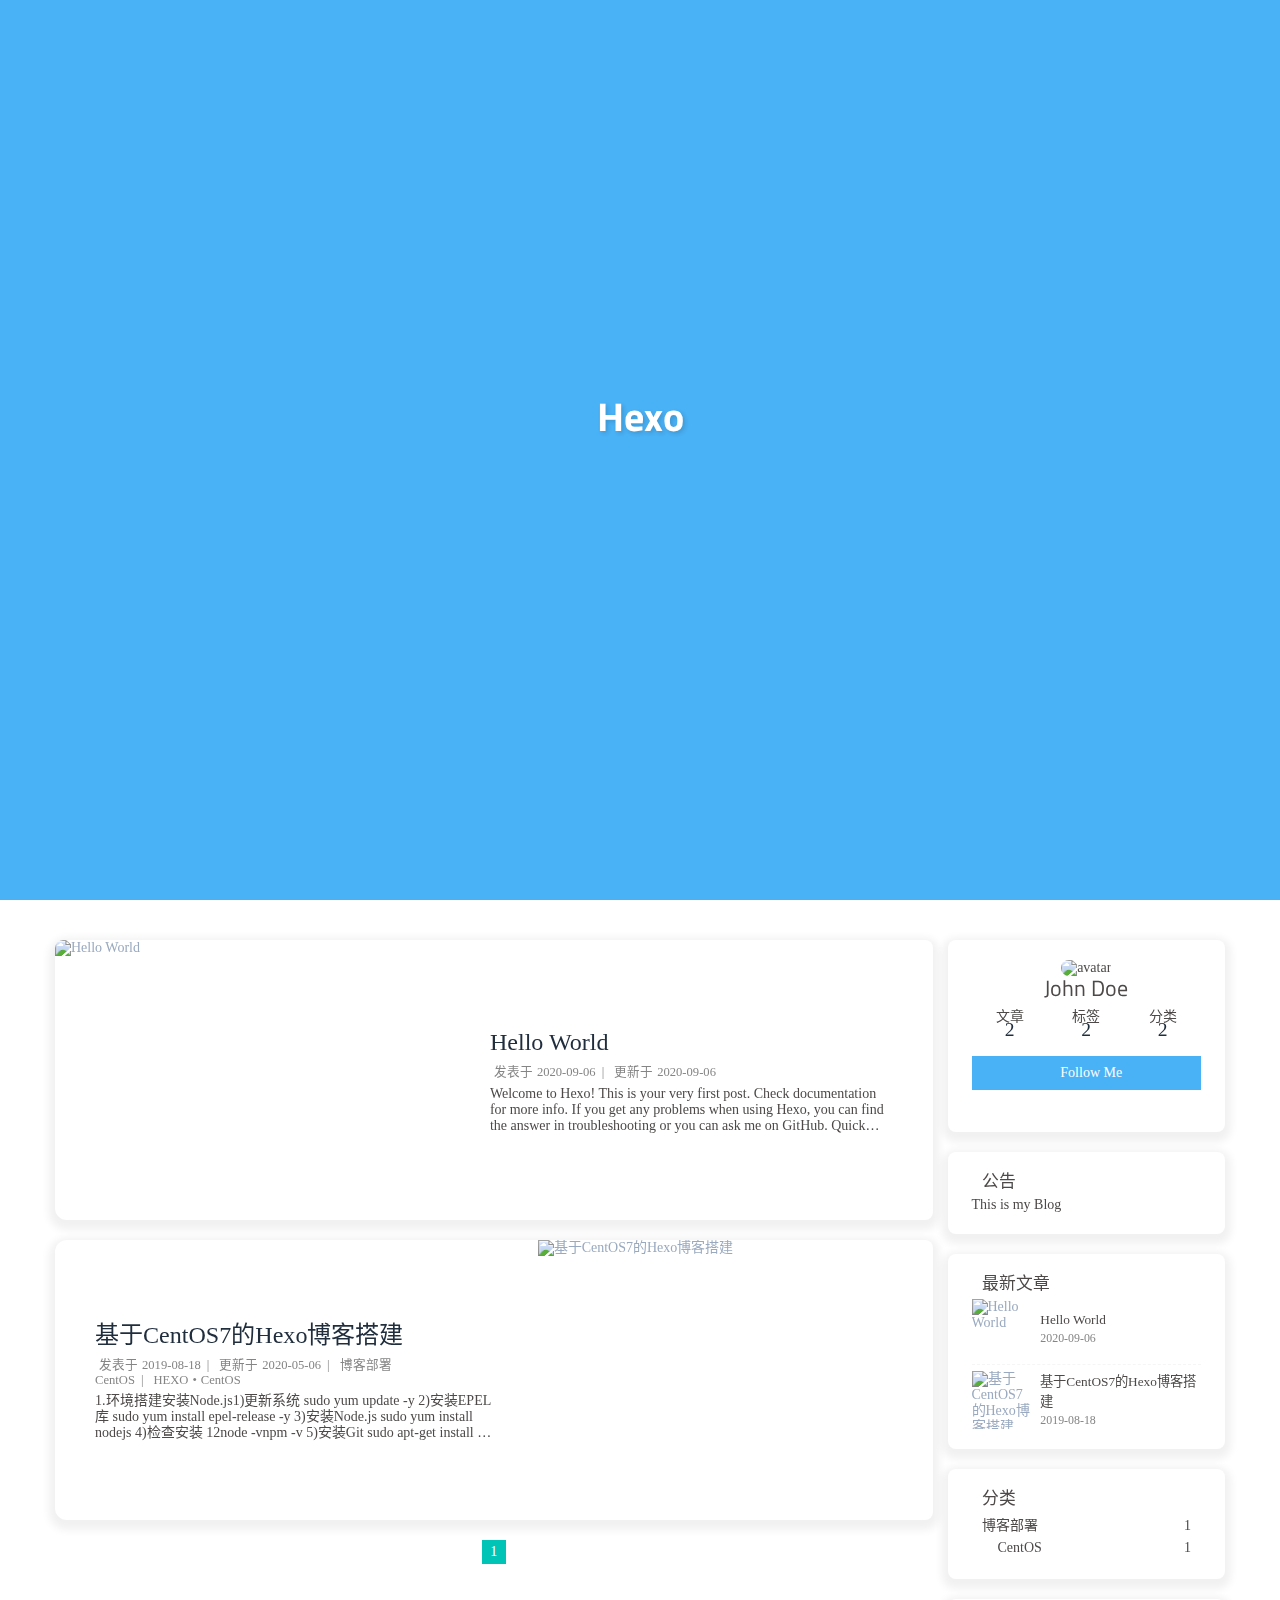
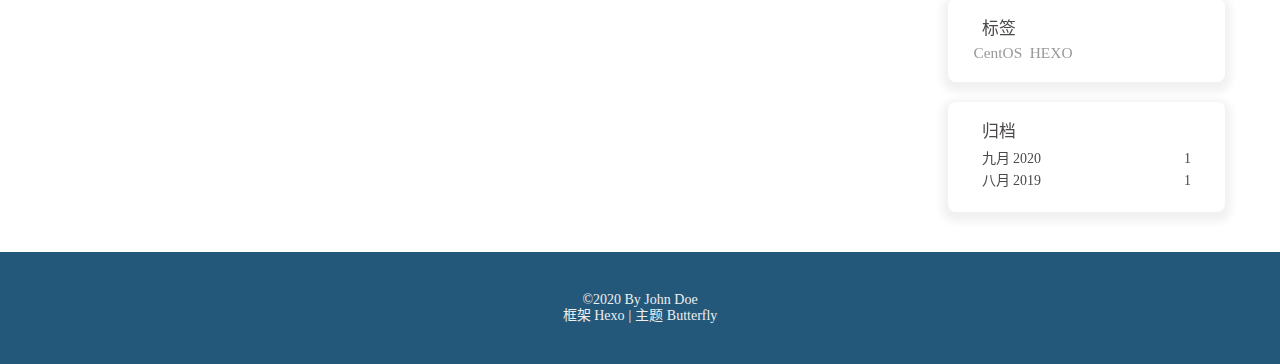
==== commit cd09ab6e: "Site updated: 2020-09-06 21:35:59" ====
--- a/index.html
+++ b/index.html
@@ -1,9 +1,9 @@
-<!DOCTYPE html><html lang="zh-CN" data-theme="light"><head><meta charset="UTF-8"><meta http-equiv="X-UA-Compatible" content="IE=edge"><meta name="viewport" content="width=device-width,initial-scale=1"><title>Hexo</title><meta name="description"><meta name="author" content="John Doe"><meta name="copyright" content="John Doe"><meta name="format-detection" content="telephone=no"><meta name="theme-color" content="#ffffff"><meta http-equiv="Cache-Control" content="no-transform"><meta http-equiv="Cache-Control" content="no-siteapp"><link rel="shortcut icon" href="/img/favicon.png"><link rel="canonical" href="http://example.com/"><link rel="preconnect" href="//cdn.jsdelivr.net"/><link rel="preconnect" href="//busuanzi.ibruce.info"/><meta property="og:type" content="website"><meta property="og:title" content="Hexo"><meta property="og:url" content="http://example.com/"><meta property="og:site_name" content="Hexo"><meta property="og:description"><meta property="og:image" content="http://example.com/null"><meta property="article:published_time" content="2020-09-06T13:33:33.668Z"><meta property="article:modified_time" content="2020-09-06T13:33:33.668Z"><meta name="twitter:card" content="summary"><link rel="stylesheet" href="/css/index.css"><link rel="stylesheet" href="https://cdn.jsdelivr.net/npm/@fortawesome/fontawesome-free/css/all.min.css"><link rel="stylesheet" href="https://cdn.jsdelivr.net/npm/@fancyapps/fancybox@latest/dist/jquery.fancybox.min.css"><script>var GLOBAL_CONFIG = { 
+<!DOCTYPE html><html lang="zh-CN" data-theme="light"><head><meta charset="UTF-8"><meta http-equiv="X-UA-Compatible" content="IE=edge"><meta name="viewport" content="width=device-width,initial-scale=1"><title>Hexo</title><meta name="description"><meta name="author" content="John Doe"><meta name="copyright" content="John Doe"><meta name="format-detection" content="telephone=no"><meta name="theme-color" content="#ffffff"><meta http-equiv="Cache-Control" content="no-transform"><meta http-equiv="Cache-Control" content="no-siteapp"><link rel="shortcut icon" href="/img/favicon.png"><link rel="canonical" href="http://example.com/"><link rel="preconnect" href="//cdn.jsdelivr.net"/><link rel="preconnect" href="//fonts.googleapis.com" crossorigin="crossorigin"/><link rel="preconnect" href="//busuanzi.ibruce.info"/><link rel="preconnect" href="//zz.bdstatic.com"/><meta property="og:type" content="website"><meta property="og:title" content="Hexo"><meta property="og:url" content="http://example.com/"><meta property="og:site_name" content="Hexo"><meta property="og:description"><meta property="og:image" content="http://example.com/img/avatar.png"><meta property="article:published_time" content="2020-09-06T13:35:58.606Z"><meta property="article:modified_time" content="2020-09-06T13:35:58.606Z"><meta name="twitter:card" content="summary"><link rel="stylesheet" href="/css/index.css"><link rel="stylesheet" href="https://cdn.jsdelivr.net/npm/@fortawesome/fontawesome-free/css/all.min.css"><link rel="stylesheet" href="https://cdn.jsdelivr.net/npm/@fancyapps/fancybox@latest/dist/jquery.fancybox.min.css"><link rel="stylesheet" href="https://fonts.googleapis.com/css?family=Titillium+Web"><script>var GLOBAL_CONFIG = { 
   root: '/',
   hexoversion: '5.1.1',
   algolia: undefined,
   localSearch: undefined,
-  translate: undefined,
+  translate: {"defaultEncoding":2,"translateDelay":0,"msgToTraditionalChinese":"繁","msgToSimplifiedChinese":"簡"},
   noticeOutdate: undefined,
   highlight: {"plugin":"highlighjs","highlightCopy":true,"highlightLang":true},
   copy: {
@@ -15,21 +15,21 @@
     message_prev: '按',
     message_next: '键将本页加入书签'
   },
-  runtime: '',
+  runtime: '天',
   date_suffix: {"one_hour":"刚刚","hours":"小时前","day":"天前"},
   copyright: undefined,
-  ClickShowText: undefined,
-  medium_zoom: false,
-  fancybox: true,
+  ClickShowText: {"text":"富强,民主,文明,和谐,自由,平等,公正,法治,爱国,敬业,诚信,友善","fontSize":"15px"},
+  medium_zoom: [object Object],
+  fancybox: [object Object],
   Snackbar: undefined,
   justifiedGallery: {
     js: 'https://cdn.jsdelivr.net/npm/justifiedGallery/dist/js/jquery.justifiedGallery.min.js',
     css: 'https://cdn.jsdelivr.net/npm/justifiedGallery/dist/css/justifiedGallery.min.css'
   },
-  baiduPush: false,
+  baiduPush: [object Object],
   isPhotoFigcaption: false,
-  islazyload: false,
-  isanchor: false
+  islazyload: ,
+  isanchor: true
 };
 
 var saveToLocal = {
@@ -61,9 +61,9 @@
 }</script><script id="config_change">var GLOBAL_CONFIG_SITE = { 
   isPost: false,
   isHome: true,
-  isHighlightShrink: false,
+  isHighlightShrink: true,
   isSidebar: false,
-  postUpdate: '2020-09-06 21:33:33'
+  postUpdate: '2020-09-06 21:35:58'
 }</script><noscript><style type="text/css">
 #nav {
   opacity: 1
@@ -84,7 +84,7 @@
   }
 }
 
-var autoChangeMode = 'false'
+var autoChangeMode = '1'
 var t = saveToLocal.get('theme')
 if (autoChangeMode === '1') {
   var isDarkMode = window.matchMedia('(prefers-color-scheme: dark)').matches
@@ -119,7 +119,7 @@
   if (t === 'dark') activateDarkMode()
   else if (t === 'light') activateLightMode()
 }</script><meta name="generator" content="Hexo 5.1.1"><link rel="alternate" href="/atom.xml" title="Hexo" type="application/atom+xml">
-</head><body><div id="mobile-sidebar"><div id="menu_mask"></div><div id="mobile-sidebar-menus"><div class="mobile_author_icon"><img class="avatar-img" src="/null" onerror="onerror=null;src='/img/friend_404.gif'" alt="avatar"/></div><div class="mobile_post_data"><div class="mobile_data_item is-center"><div class="mobile_data_link"><a href="/archives/"><div class="headline">文章</div><div class="length_num">1</div></a></div></div></div><hr/></div></div><div id="body-wrap"><header class="full_page" id="page-header"><nav id="nav"><span id="blog_name"><a id="site-name" href="/">Hexo</a></span><span id="menus"><span class="close" id="toggle-menu"><a class="site-page"><i class="fas fa-bars fa-fw"></i></a></span></span></nav><div id="site-info"><h1 id="site_title">Hexo</h1><div id="site_subtitle"><span id="subtitle"></span></div></div><div id="scroll_down"><i class="fas fa-angle-down scroll-down-effects"></i></div></header><main class="layout_page" id="content-inner"><div class="recent-posts" id="recent-posts"><div class="recent-post-item"><div class="recent-post-info"><a class="article-title" href="/2020/09/06/hello-world/" title="Hello World">Hello World</a><div class="article-meta-wrap"><span class="post-meta-date"><i class="far fa-calendar-alt"></i><span class="article-meta-label">发表于</span><time datetime="2020-09-06T12:45:45.619Z" title="发表于 2020-09-06 20:45:45">2020-09-06</time></span></div><div class="content">Welcome to Hexo! This is your very first post. Check documentation for more info. If you get any problems when using Hexo, you can find the answer in troubleshooting or you can ask me on GitHub.
+</head><body><div id="mobile-sidebar"><div id="menu_mask"></div><div id="mobile-sidebar-menus"><div class="mobile_author_icon"><img class="avatar-img" src="/img/avatar.png" onerror="onerror=null;src='/img/friend_404.gif'" alt="avatar"/></div><div class="mobile_post_data"><div class="mobile_data_item is-center"><div class="mobile_data_link"><a href="/archives/"><div class="headline">文章</div><div class="length_num">2</div></a></div></div><div class="mobile_data_item is-center">      <div class="mobile_data_link"><a href="/tags/"><div class="headline">标签</div><div class="length_num">2</div></a></div></div><div class="mobile_data_item is-center">     <div class="mobile_data_link"><a href="/categories/"><div class="headline">分类</div><div class="length_num">2</div></a></div></div></div><hr/><div class="menus_items"><div class="menus_item"><a class="site-page" href="/"><i class="fa-fw fa fa-home"></i><span> 首页</span></a></div><div class="menus_item"><a class="site-page" href="/archives/"><i class="fa-fw fa fa-archive"></i><span> 时间轴</span></a></div><div class="menus_item"><a class="site-page" href="/tags/"><i class="fa-fw fa fa-tags"></i><span> 标签</span></a></div><div class="menus_item"><a class="site-page" href="/categories/"><i class="fa-fw fa fa-folder-open"></i><span> 分类</span></a></div><div class="menus_item"><a class="site-page" href="javascript:void(0);"><i class="fa-fw fa fa-heartbeat"></i><span> 清单</span><i class="fas fa-chevron-down expand"></i></a><ul class="menus_item_child"><li><a class="site-page" href="/music/"><i class="fa-fw fa fa-music"></i><span> 音乐</span></a></li><li><a class="site-page" href="/Gallery/"><i class="fa-fw fa fa-picture-o"></i><span> 照片</span></a></li><li><a class="site-page" href="/movies/"><i class="fa-fw fa fa-film"></i><span> 电影</span></a></li></ul></div><div class="menus_item"><a class="site-page" href="/link/"><i class="fa-fw fa fa-link"></i><span> 友链</span></a></div><div class="menus_item"><a class="site-page" href="/about/"><i class="fa-fw fa fa-heart"></i><span> 关于</span></a></div></div></div></div><div id="body-wrap"><div id="web_bg" data-type="photo"></div><header class="full_page" id="page-header" style="background-image: url(/img/footerback.jpg)"><nav id="nav"><span id="blog_name"><a id="site-name" href="/">Hexo</a></span><span id="menus"><div class="menus_items"><div class="menus_item"><a class="site-page" href="/"><i class="fa-fw fa fa-home"></i><span> 首页</span></a></div><div class="menus_item"><a class="site-page" href="/archives/"><i class="fa-fw fa fa-archive"></i><span> 时间轴</span></a></div><div class="menus_item"><a class="site-page" href="/tags/"><i class="fa-fw fa fa-tags"></i><span> 标签</span></a></div><div class="menus_item"><a class="site-page" href="/categories/"><i class="fa-fw fa fa-folder-open"></i><span> 分类</span></a></div><div class="menus_item"><a class="site-page" href="javascript:void(0);"><i class="fa-fw fa fa-heartbeat"></i><span> 清单</span><i class="fas fa-chevron-down expand"></i></a><ul class="menus_item_child"><li><a class="site-page" href="/music/"><i class="fa-fw fa fa-music"></i><span> 音乐</span></a></li><li><a class="site-page" href="/Gallery/"><i class="fa-fw fa fa-picture-o"></i><span> 照片</span></a></li><li><a class="site-page" href="/movies/"><i class="fa-fw fa fa-film"></i><span> 电影</span></a></li></ul></div><div class="menus_item"><a class="site-page" href="/link/"><i class="fa-fw fa fa-link"></i><span> 友链</span></a></div><div class="menus_item"><a class="site-page" href="/about/"><i class="fa-fw fa fa-heart"></i><span> 关于</span></a></div></div><span class="close" id="toggle-menu"><a class="site-page"><i class="fas fa-bars fa-fw"></i></a></span></span></nav><div id="site-info"><h1 id="site_title">Hexo</h1><div id="site_subtitle"><span id="subtitle"></span></div><div id="site_social_icons"><a class="social-icon" href="https://github.com/jerryc127" target="_blank" title="Github"><i class="fa fa-github"></i></a><a class="social-icon" href="mailto:xxxxxxx@gmail.com" target="_blank" title="Email"><i class="fa fa-envelope"></i></a><a class="social-icon" href="http://wpa.qq.com/msgrd?v=3&amp;uin=675089921&amp;site=qq&amp;menu=yes" target="_blank" title="QQ"><i class="fa fa-qq"></i></a><a class="social-icon" href="/zmgn.top" target="_blank" title="微博"><i class="fa fa-weibo"></i></a></div></div><div id="scroll_down"><i class="fas fa-angle-down scroll-down-effects"></i></div></header><main class="layout_page" id="content-inner"><div class="recent-posts" id="recent-posts"><div class="recent-post-item"><div class="post_cover left_radius"><a href="/2020/09/06/hello-world/" title="Hello World">     <img class="post_bg" src="https://i.loli.net/2020/05/01/gkihqEjXxJ5UZ1C.jpg" onerror="this.onerror=null;this.src='/img/404.jpg'" alt="Hello World"></a></div><div class="recent-post-info"><a class="article-title" href="/2020/09/06/hello-world/" title="Hello World">Hello World</a><div class="article-meta-wrap"><span class="post-meta-date"><i class="far fa-calendar-alt"></i><span class="article-meta-label">发表于</span><time class="post-meta-date-created" datetime="2020-09-06T12:45:45.619Z" title="发表于 2020-09-06 20:45:45">2020-09-06</time><span class="article-meta__separator">|</span><i class="fas fa-history"></i><span class="article-meta-label">更新于</span><time class="post-meta-date-updated" datetime="2020-09-06T12:45:45.619Z" title="更新于 2020-09-06 20:45:45">2020-09-06</time></span></div><div class="content">Welcome to Hexo! This is your very first post. Check documentation for more info. If you get any problems when using Hexo, you can find the answer in troubleshooting or you can ask me on GitHub.
 Quick StartCreate a new post1$ hexo new &quot;My New Post&quot;
 
 More info: Writing
@@ -132,4 +132,33 @@
 Deploy to remote sites1$ hexo deploy
 
 More info: Deployment
-</div></div></div><nav id="pagination"><div class="pagination"><span class="page-number current">1</span></div></nav></div><div class="aside_content" id="aside_content"><div class="card-widget card-info"><div class="card-content"><div class="card-info-avatar is-center"><img class="avatar-img" src="/null" onerror="this.onerror=null;this.src='/img/friend_404.gif'" alt="avatar"/><div class="author-info__name">John Doe</div><div class="author-info__description"></div></div><div class="card-info-data"><div class="card-info-data-item is-center"><a href="/archives/"><div class="headline">文章</div><div class="length_num">1</div></a></div></div><a class="button--animated" id="card-info-btn" target="_blank" rel="noopener" href="https://github.com/xxxxxx"><i class="fab fa-github"></i><span>Follow Me</span></a></div></div><div class="sticky_layout"><div class="card-widget card-announcement"><div class="card-content"><div class="item-headline"><i class="fas fa-bullhorn card-announcement-animation"></i><span>公告</span></div><div class="announcement_content">This is my Blog</div></div></div><div class="card-widget card-recent-post"><div class="card-content"><div class="item-headline"><i class="fas fa-history"></i><span>最新文章</span></div><div class="aside-list"><div class="aside-list-item"><div class="content"><a class="title" href="/2020/09/06/hello-world/" title="Hello World">Hello World</a><time datetime="2020-09-06T12:45:45.619Z" title="发表于 2020-09-06 20:45:45">2020-09-06</time></div></div></div></div></div><div class="card-widget card-archives"><div class="card-content"><div class="item-headline"><i class="fas fa-archive"></i><span>归档</span></div><ul class="card-archive-list"><li class="card-archive-list-item"><a class="card-archive-list-link" href="/archives/2020/09/"><span class="card-archive-list-date">九月 2020</span><span class="card-archive-list-count">1</span></a></li></ul></div></div><div class="card-widget card-webinfo"><div class="card-content"><div class="item-headline"><i class="fas fa-chart-line"></i><span>网站资讯</span></div><div class="webinfo"><div class="webinfo-item"><div class="item-name">文章数目 :</div><div class="item-count">1</div></div><div class="webinfo-item"><div class="item-name">本站访客数 :</div><div class="item-count" id="busuanzi_value_site_uv"></div></div><div class="webinfo-item"><div class="item-name">本站总访问量 :</div><div class="item-count" id="busuanzi_value_site_pv"></div></div><div class="webinfo-item"><div class="item-name">最后更新时间 :</div><div class="item-count" id="last-push-date" data-lastPushDate="2020-09-06T13:33:33.661Z"></div></div></div></div></div></div></div></main><footer id="footer" data-type="color"><div id="footer-wrap"><div class="copyright">&copy;2020 By John Doe</div><div class="framework-info"><span>框架 </span><a target="_blank" rel="noopener" href="https://hexo.io">Hexo</a><span class="footer-separator">|</span><span>主题 </span><a target="_blank" rel="noopener" href="https://github.com/jerryc127/hexo-theme-butterfly">Butterfly</a></div></div></footer></div><section id="rightside"><div id="rightside-config-hide"><button id="darkmode" type="button" title="浅色和深色模式转换"><i class="fas fa-adjust"></i></button></div><div id="rightside-config-show"><button id="rightside_config" type="button" title="设置"><i class="fas fa-cog"></i></button><button id="go-up" type="button" title="回到顶部"><i class="fas fa-arrow-up"></i></button></div></section><div><script src="https://cdn.jsdelivr.net/npm/jquery@latest/dist/jquery.min.js"></script><script src="/js/utils.js"></script><script src="/js/main.js"></script><script src="https://cdn.jsdelivr.net/npm/@fancyapps/fancybox@latest/dist/jquery.fancybox.min.js"></script><div class="js-pjax"><script async src="//busuanzi.ibruce.info/busuanzi/2.3/busuanzi.pure.mini.js"></script></div></div></body></html>+</div></div></div><div class="recent-post-item"><div class="post_cover right_radius"><a href="/2019/08/18/%E5%9F%BA%E4%BA%8ECentOS7%E7%9A%84Hexo%E5%8D%9A%E5%AE%A2%E6%90%AD%E5%BB%BA/" title="基于CentOS7的Hexo博客搭建">     <img class="post_bg" src="https://mipmap-files.oss-cn-beijing.aliyuncs.com/wallpaper/1.jpg" onerror="this.onerror=null;this.src='/img/404.jpg'" alt="基于CentOS7的Hexo博客搭建"></a></div><div class="recent-post-info"><a class="article-title" href="/2019/08/18/%E5%9F%BA%E4%BA%8ECentOS7%E7%9A%84Hexo%E5%8D%9A%E5%AE%A2%E6%90%AD%E5%BB%BA/" title="基于CentOS7的Hexo博客搭建">基于CentOS7的Hexo博客搭建</a><div class="article-meta-wrap"><span class="post-meta-date"><i class="far fa-calendar-alt"></i><span class="article-meta-label">发表于</span><time class="post-meta-date-created" datetime="2019-08-18T04:21:35.000Z" title="发表于 2019-08-18 12:21:35">2019-08-18</time><span class="article-meta__separator">|</span><i class="fas fa-history"></i><span class="article-meta-label">更新于</span><time class="post-meta-date-updated" datetime="2020-05-06T11:45:06.299Z" title="更新于 2020-05-06 19:45:06">2020-05-06</time></span><span class="article-meta"><span class="article-meta__separator">|</span><i class="fas fa-inbox article-meta__icon"></i><a class="article-meta__categories" href="/categories/%E5%8D%9A%E5%AE%A2%E9%83%A8%E7%BD%B2/">博客部署</a><i class="fas fa-angle-right"></i><a class="article-meta__categories" href="/categories/%E5%8D%9A%E5%AE%A2%E9%83%A8%E7%BD%B2/CentOS/">CentOS</a></span><span class="article-meta tags"><span class="article-meta__separator">|</span><i class="fas fa-tag article-meta__icon"></i><a class="article-meta__tags" href="/tags/HEXO/">HEXO</a><span class="article-meta__link">•</span><a class="article-meta__tags" href="/tags/CentOS/">CentOS</a></span></div><div class="content">1.环境搭建安装Node.js1)更新系统 sudo yum update -y 2)安装EPEL库 sudo yum install epel-release -y 3)安装Node.js sudo yum install nodejs 4)检查安装
+12node -vnpm -v
+5)安装Git sudo apt-get install git
+2.安装Hexo博客框架1)利用npm安装淘宝源(此步可以省略) npm install -g cnpm --registry https://registry.npm.taobao.org 2)安装Hexo npm install -g hexo-cli 3)检查安装 hexo -v
+3.开始使用Hexo搭建博客这里直接使用Hexo官网提供的命令
+12345npm install hexo-cli -ghexo init blogcd blognpm installhexo server
+当看到Start blogging with Hexo! 时，说明搭建成功了 这时访问localhost:4000就可以看到你生成的博客了。
+4.将he ...</div></div></div><nav id="pagination"><div class="pagination"><span class="page-number current">1</span></div></nav></div><div class="aside_content" id="aside_content"><div class="card-widget card-info"><div class="card-content"><div class="card-info-avatar is-center"><img class="avatar-img" src="/img/avatar.png" onerror="this.onerror=null;this.src='/img/friend_404.gif'" alt="avatar"/><div class="author-info__name">John Doe</div><div class="author-info__description"></div></div><div class="card-info-data"><div class="card-info-data-item is-center"><a href="/archives/"><div class="headline">文章</div><div class="length_num">2</div></a></div><div class="card-info-data-item is-center"><a href="/tags/"><div class="headline">标签</div><div class="length_num">2</div></a></div><div class="card-info-data-item is-center"><a href="/categories/"><div class="headline">分类</div><div class="length_num">2</div></a></div></div><a class="button--animated" id="card-info-btn" target="_blank" rel="noopener" href="https://github.com/xxxxxx"><i class="fab fa-github"></i><span>Follow Me</span></a><div class="card-info-social-icons is-center"><a class="social-icon" href="https://github.com/jerryc127" target="_blank" title="Github"><i class="fa fa-github"></i></a><a class="social-icon" href="mailto:xxxxxxx@gmail.com" target="_blank" title="Email"><i class="fa fa-envelope"></i></a><a class="social-icon" href="http://wpa.qq.com/msgrd?v=3&amp;uin=675089921&amp;site=qq&amp;menu=yes" target="_blank" title="QQ"><i class="fa fa-qq"></i></a><a class="social-icon" href="/zmgn.top" target="_blank" title="微博"><i class="fa fa-weibo"></i></a></div></div></div><div class="sticky_layout"><div class="card-widget card-announcement"><div class="card-content"><div class="item-headline"><i class="fas fa-bullhorn card-announcement-animation"></i><span>公告</span></div><div class="announcement_content">This is my Blog</div></div></div><div class="card-widget card-recent-post"><div class="card-content"><div class="item-headline"><i class="fas fa-history"></i><span>最新文章</span></div><div class="aside-list"><div class="aside-list-item"><a class="thumbnail" href="/2020/09/06/hello-world/" title="Hello World"><img src="https://i.loli.net/2020/05/01/gkihqEjXxJ5UZ1C.jpg" onerror="this.onerror=null;this.src='/img/404.jpg'" alt="Hello World"/></a><div class="content"><a class="title" href="/2020/09/06/hello-world/" title="Hello World">Hello World</a><time datetime="2020-09-06T12:45:45.619Z" title="发表于 2020-09-06 20:45:45">2020-09-06</time></div></div><div class="aside-list-item"><a class="thumbnail" href="/2019/08/18/%E5%9F%BA%E4%BA%8ECentOS7%E7%9A%84Hexo%E5%8D%9A%E5%AE%A2%E6%90%AD%E5%BB%BA/" title="基于CentOS7的Hexo博客搭建"><img src="https://mipmap-files.oss-cn-beijing.aliyuncs.com/wallpaper/1.jpg" onerror="this.onerror=null;this.src='/img/404.jpg'" alt="基于CentOS7的Hexo博客搭建"/></a><div class="content"><a class="title" href="/2019/08/18/%E5%9F%BA%E4%BA%8ECentOS7%E7%9A%84Hexo%E5%8D%9A%E5%AE%A2%E6%90%AD%E5%BB%BA/" title="基于CentOS7的Hexo博客搭建">基于CentOS7的Hexo博客搭建</a><time datetime="2019-08-18T04:21:35.000Z" title="发表于 2019-08-18 12:21:35">2019-08-18</time></div></div></div></div></div><div class="card-widget card-categories"><div class="card-content"><div class="item-headline"><i class="fas fa-folder-open"></i><span>分类</span></div><ul class="card-category-list" id="aside-cat-list">
+            <li class="card-category-list-item "><a class="card-category-list-link" href="/categories/%E5%8D%9A%E5%AE%A2%E9%83%A8%E7%BD%B2/"><span class="card-category-list-name">博客部署</span><span class="card-category-list-count">1</span></a></li><ul class="card-category-list child"><li class="card-category-list-item "><a class="card-category-list-link" href="/categories/%E5%8D%9A%E5%AE%A2%E9%83%A8%E7%BD%B2/CentOS/"><span class="card-category-list-name">CentOS</span><span class="card-category-list-count">1</span></a></li></ul>
+            
+            </ul></div></div><div class="card-widget card-tags"><div class="card-content"><div class="item-headline"><i class="fas fa-tags"></i><span>标签</span></div><div class="card-tag-cloud"><a href="/tags/CentOS/" style="font-size: 1.1em; color: #999">CentOS</a> <a href="/tags/HEXO/" style="font-size: 1.1em; color: #999">HEXO</a></div></div></div><div class="card-widget card-archives"><div class="card-content"><div class="item-headline"><i class="fas fa-archive"></i><span>归档</span></div><ul class="card-archive-list"><li class="card-archive-list-item"><a class="card-archive-list-link" href="/archives/2020/09/"><span class="card-archive-list-date">九月 2020</span><span class="card-archive-list-count">1</span></a></li><li class="card-archive-list-item"><a class="card-archive-list-link" href="/archives/2019/08/"><span class="card-archive-list-date">八月 2019</span><span class="card-archive-list-count">1</span></a></li></ul></div></div></div></div></main><footer id="footer" style="background-image: url(/img/footerback.jpg)" data-type="photo"><div id="footer-wrap"><div class="copyright">&copy;2020 By John Doe</div><div class="framework-info"><span>框架 </span><a target="_blank" rel="noopener" href="https://hexo.io">Hexo</a><span class="footer-separator">|</span><span>主题 </span><a target="_blank" rel="noopener" href="https://github.com/jerryc127/hexo-theme-butterfly">Butterfly</a></div></div></footer></div><section id="rightside"><div id="rightside-config-hide"><button id="translateLink" type="button" title="简繁转换">繁</button><button id="darkmode" type="button" title="浅色和深色模式转换"><i class="fas fa-adjust"></i></button></div><div id="rightside-config-show"><button id="rightside_config" type="button" title="设置"><i class="fas fa-cog"></i></button><button id="go-up" type="button" title="回到顶部"><i class="fas fa-arrow-up"></i></button></div></section><div><script src="https://cdn.jsdelivr.net/npm/jquery@latest/dist/jquery.min.js"></script><script src="/js/utils.js"></script><script src="/js/main.js"></script><script src="/js/tw_cn.js"></script><script src="https://cdn.jsdelivr.net/npm/medium-zoom/dist/medium-zoom.min.js"></script><script src="https://cdn.jsdelivr.net/npm/instant.page@latest/instantpage.min.js" type="module" defer></script><div class="js-pjax"><script>function subtitleType () {
+  if (true) { 
+    var typed = new Typed("#subtitle", {
+      strings: "斯人若彩虹&#44;遇上方有知,People like the rainbow meet above know".split(","),
+      startDelay: 300,
+      typeSpeed: 150,
+      loop: false,
+      backSpeed: 50
+    })
+  } else {
+    document.getElementById("subtitle").innerHTML = '斯人若彩虹&#44;遇上方有知'
+  }
+}
+
+if (true) {
+  if (typeof Typed === 'function') subtitleType()
+  else $.getScript('https://cdn.jsdelivr.net/npm/typed.js', subtitleType)
+} else {
+  subtitleType()
+}</script><script async src="//busuanzi.ibruce.info/busuanzi/2.3/busuanzi.pure.mini.js"></script></div><script src="/js/third-party/click_heart.js" async="async"></script><script src="/js/third-party/ClickShowText.js" async="async"></script></div></body></html>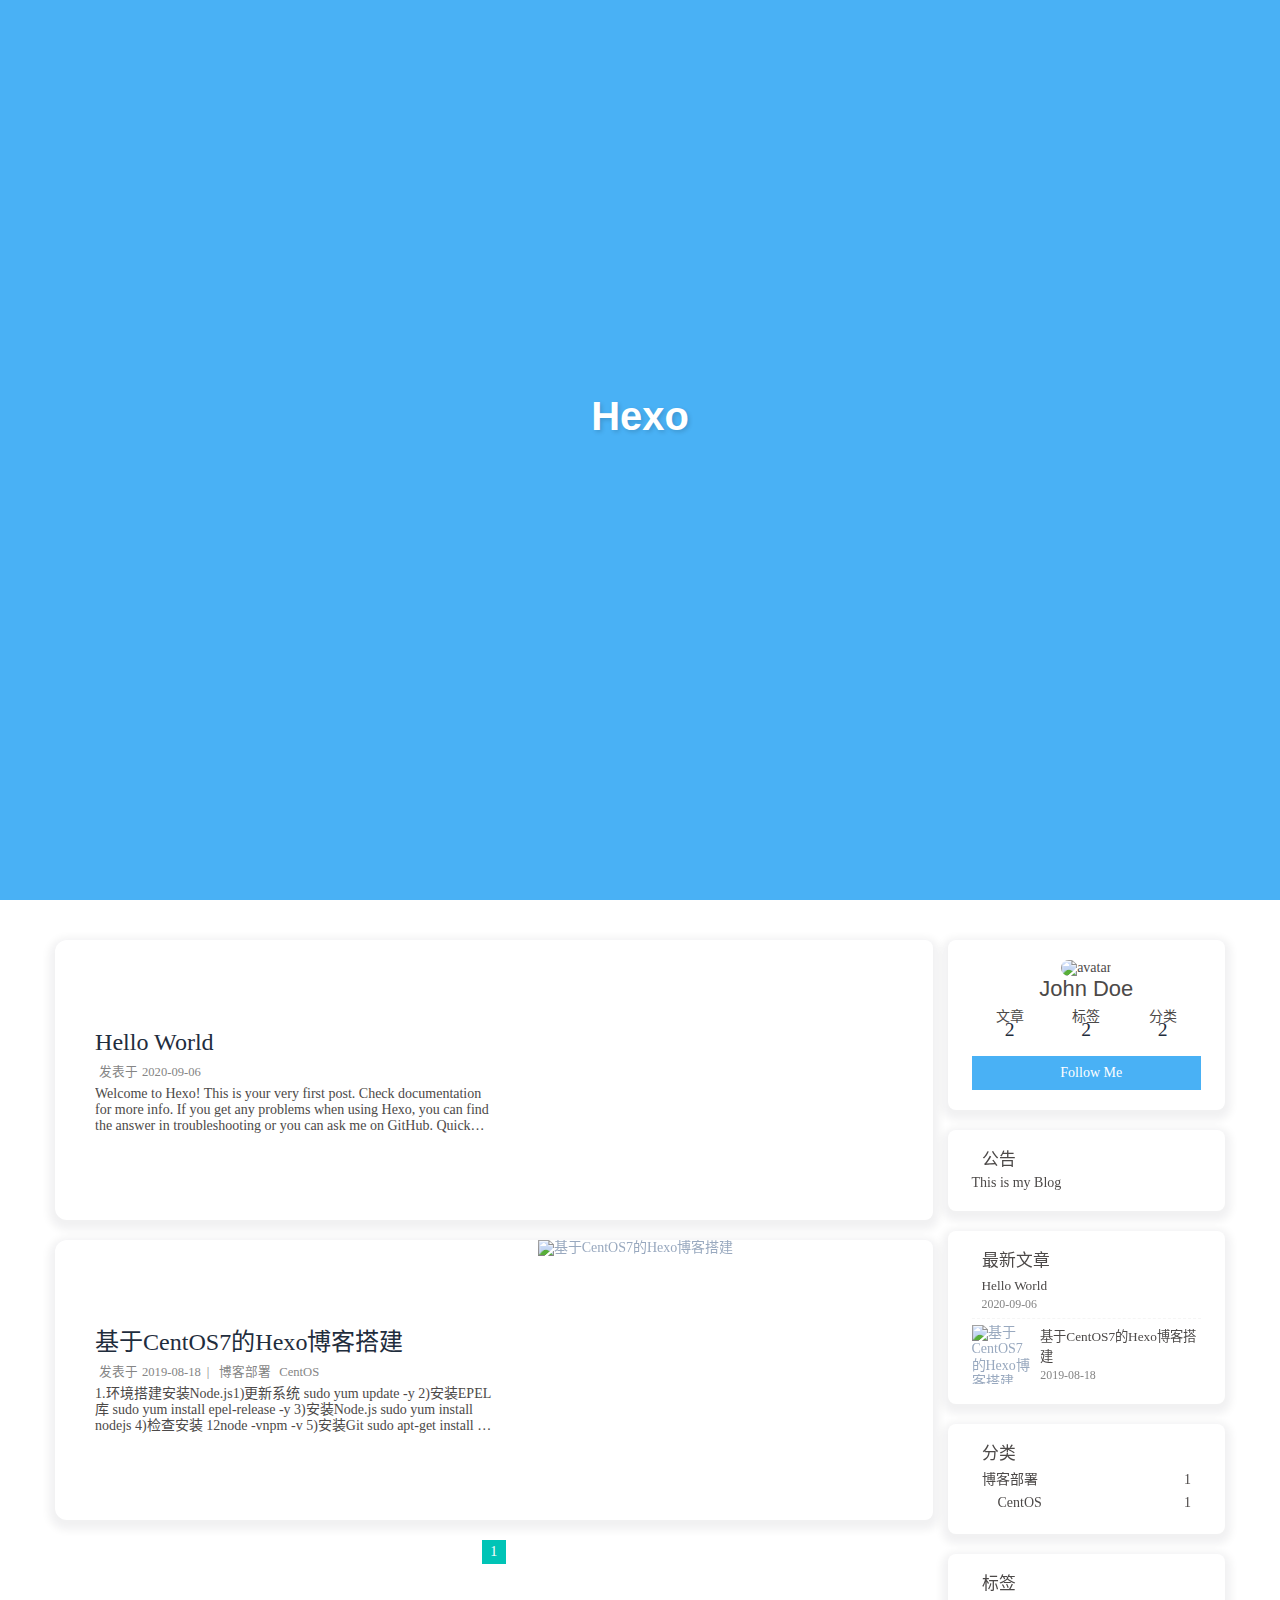
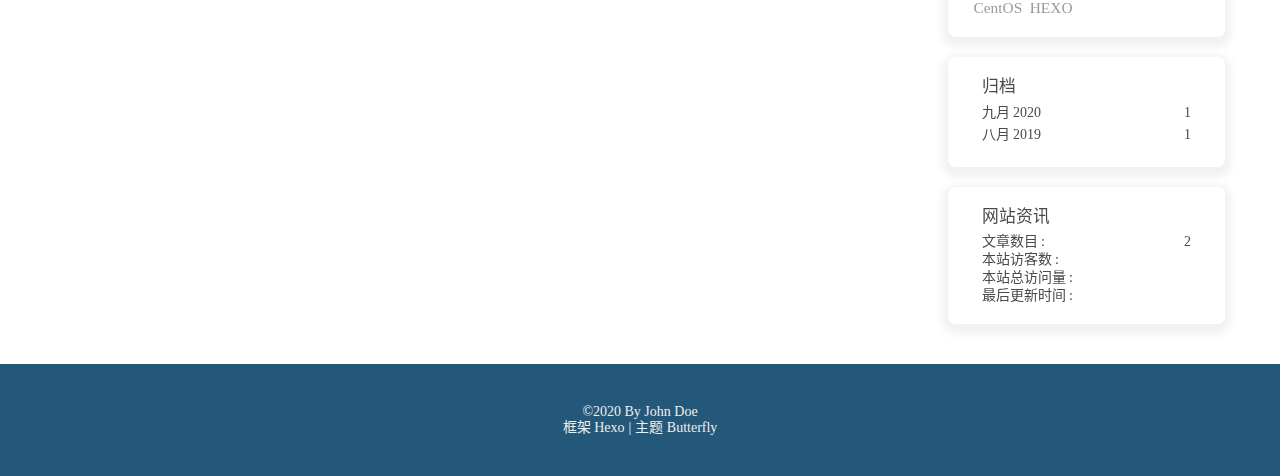
==== commit 916b12f1: "Site updated: 2020-09-10 16:04:19" ====
--- a/index.html
+++ b/index.html
@@ -1,9 +1,9 @@
-<!DOCTYPE html><html lang="zh-CN" data-theme="light"><head><meta charset="UTF-8"><meta http-equiv="X-UA-Compatible" content="IE=edge"><meta name="viewport" content="width=device-width,initial-scale=1"><title>Hexo</title><meta name="description"><meta name="author" content="John Doe"><meta name="copyright" content="John Doe"><meta name="format-detection" content="telephone=no"><meta name="theme-color" content="#ffffff"><meta http-equiv="Cache-Control" content="no-transform"><meta http-equiv="Cache-Control" content="no-siteapp"><link rel="shortcut icon" href="/img/favicon.png"><link rel="canonical" href="http://example.com/"><link rel="preconnect" href="//cdn.jsdelivr.net"/><link rel="preconnect" href="//fonts.googleapis.com" crossorigin="crossorigin"/><link rel="preconnect" href="//busuanzi.ibruce.info"/><link rel="preconnect" href="//zz.bdstatic.com"/><meta property="og:type" content="website"><meta property="og:title" content="Hexo"><meta property="og:url" content="http://example.com/"><meta property="og:site_name" content="Hexo"><meta property="og:description"><meta property="og:image" content="http://example.com/img/avatar.png"><meta property="article:published_time" content="2020-09-06T13:35:58.606Z"><meta property="article:modified_time" content="2020-09-06T13:35:58.606Z"><meta name="twitter:card" content="summary"><link rel="stylesheet" href="/css/index.css"><link rel="stylesheet" href="https://cdn.jsdelivr.net/npm/@fortawesome/fontawesome-free/css/all.min.css"><link rel="stylesheet" href="https://cdn.jsdelivr.net/npm/@fancyapps/fancybox@latest/dist/jquery.fancybox.min.css"><link rel="stylesheet" href="https://fonts.googleapis.com/css?family=Titillium+Web"><script>var GLOBAL_CONFIG = { 
+<!DOCTYPE html><html lang="zh-CN" data-theme="light"><head><meta charset="UTF-8"><meta http-equiv="X-UA-Compatible" content="IE=edge"><meta name="viewport" content="width=device-width,initial-scale=1"><title>Hexo</title><meta name="description"><meta name="author" content="John Doe"><meta name="copyright" content="John Doe"><meta name="format-detection" content="telephone=no"><meta name="theme-color" content="#ffffff"><meta http-equiv="Cache-Control" content="no-transform"><meta http-equiv="Cache-Control" content="no-siteapp"><link rel="shortcut icon" href="/img/favicon.png"><link rel="canonical" href="http://example.com/"><link rel="preconnect" href="//cdn.jsdelivr.net"/><link rel="preconnect" href="//busuanzi.ibruce.info"/><meta property="og:type" content="website"><meta property="og:title" content="Hexo"><meta property="og:url" content="http://example.com/"><meta property="og:site_name" content="Hexo"><meta property="og:description"><meta property="og:image" content="http://example.com/null"><meta property="article:published_time" content="2020-09-10T08:04:18.964Z"><meta property="article:modified_time" content="2020-09-10T08:04:18.964Z"><meta name="twitter:card" content="summary"><link rel="stylesheet" href="/css/index.css"><link rel="stylesheet" href="https://cdn.jsdelivr.net/npm/@fortawesome/fontawesome-free/css/all.min.css"><link rel="stylesheet" href="https://cdn.jsdelivr.net/npm/@fancyapps/fancybox@latest/dist/jquery.fancybox.min.css"><script>var GLOBAL_CONFIG = { 
   root: '/',
   hexoversion: '5.1.1',
   algolia: undefined,
   localSearch: undefined,
-  translate: {"defaultEncoding":2,"translateDelay":0,"msgToTraditionalChinese":"繁","msgToSimplifiedChinese":"簡"},
+  translate: undefined,
   noticeOutdate: undefined,
   highlight: {"plugin":"highlighjs","highlightCopy":true,"highlightLang":true},
   copy: {
@@ -15,21 +15,21 @@
     message_prev: '按',
     message_next: '键将本页加入书签'
   },
-  runtime: '天',
+  runtime: '',
   date_suffix: {"one_hour":"刚刚","hours":"小时前","day":"天前"},
   copyright: undefined,
-  ClickShowText: {"text":"富强,民主,文明,和谐,自由,平等,公正,法治,爱国,敬业,诚信,友善","fontSize":"15px"},
-  medium_zoom: [object Object],
-  fancybox: [object Object],
+  ClickShowText: undefined,
+  medium_zoom: false,
+  fancybox: true,
   Snackbar: undefined,
   justifiedGallery: {
     js: 'https://cdn.jsdelivr.net/npm/justifiedGallery/dist/js/jquery.justifiedGallery.min.js',
     css: 'https://cdn.jsdelivr.net/npm/justifiedGallery/dist/css/justifiedGallery.min.css'
   },
-  baiduPush: [object Object],
+  baiduPush: false,
   isPhotoFigcaption: false,
-  islazyload: ,
-  isanchor: true
+  islazyload: false,
+  isanchor: false
 };
 
 var saveToLocal = {
@@ -61,9 +61,9 @@
 }</script><script id="config_change">var GLOBAL_CONFIG_SITE = { 
   isPost: false,
   isHome: true,
-  isHighlightShrink: true,
+  isHighlightShrink: false,
   isSidebar: false,
-  postUpdate: '2020-09-06 21:35:58'
+  postUpdate: '2020-09-10 16:04:18'
 }</script><noscript><style type="text/css">
 #nav {
   opacity: 1
@@ -84,7 +84,7 @@
   }
 }
 
-var autoChangeMode = '1'
+var autoChangeMode = 'false'
 var t = saveToLocal.get('theme')
 if (autoChangeMode === '1') {
   var isDarkMode = window.matchMedia('(prefers-color-scheme: dark)').matches
@@ -119,7 +119,7 @@
   if (t === 'dark') activateDarkMode()
   else if (t === 'light') activateLightMode()
 }</script><meta name="generator" content="Hexo 5.1.1"><link rel="alternate" href="/atom.xml" title="Hexo" type="application/atom+xml">
-</head><body><div id="mobile-sidebar"><div id="menu_mask"></div><div id="mobile-sidebar-menus"><div class="mobile_author_icon"><img class="avatar-img" src="/img/avatar.png" onerror="onerror=null;src='/img/friend_404.gif'" alt="avatar"/></div><div class="mobile_post_data"><div class="mobile_data_item is-center"><div class="mobile_data_link"><a href="/archives/"><div class="headline">文章</div><div class="length_num">2</div></a></div></div><div class="mobile_data_item is-center">      <div class="mobile_data_link"><a href="/tags/"><div class="headline">标签</div><div class="length_num">2</div></a></div></div><div class="mobile_data_item is-center">     <div class="mobile_data_link"><a href="/categories/"><div class="headline">分类</div><div class="length_num">2</div></a></div></div></div><hr/><div class="menus_items"><div class="menus_item"><a class="site-page" href="/"><i class="fa-fw fa fa-home"></i><span> 首页</span></a></div><div class="menus_item"><a class="site-page" href="/archives/"><i class="fa-fw fa fa-archive"></i><span> 时间轴</span></a></div><div class="menus_item"><a class="site-page" href="/tags/"><i class="fa-fw fa fa-tags"></i><span> 标签</span></a></div><div class="menus_item"><a class="site-page" href="/categories/"><i class="fa-fw fa fa-folder-open"></i><span> 分类</span></a></div><div class="menus_item"><a class="site-page" href="javascript:void(0);"><i class="fa-fw fa fa-heartbeat"></i><span> 清单</span><i class="fas fa-chevron-down expand"></i></a><ul class="menus_item_child"><li><a class="site-page" href="/music/"><i class="fa-fw fa fa-music"></i><span> 音乐</span></a></li><li><a class="site-page" href="/Gallery/"><i class="fa-fw fa fa-picture-o"></i><span> 照片</span></a></li><li><a class="site-page" href="/movies/"><i class="fa-fw fa fa-film"></i><span> 电影</span></a></li></ul></div><div class="menus_item"><a class="site-page" href="/link/"><i class="fa-fw fa fa-link"></i><span> 友链</span></a></div><div class="menus_item"><a class="site-page" href="/about/"><i class="fa-fw fa fa-heart"></i><span> 关于</span></a></div></div></div></div><div id="body-wrap"><div id="web_bg" data-type="photo"></div><header class="full_page" id="page-header" style="background-image: url(/img/footerback.jpg)"><nav id="nav"><span id="blog_name"><a id="site-name" href="/">Hexo</a></span><span id="menus"><div class="menus_items"><div class="menus_item"><a class="site-page" href="/"><i class="fa-fw fa fa-home"></i><span> 首页</span></a></div><div class="menus_item"><a class="site-page" href="/archives/"><i class="fa-fw fa fa-archive"></i><span> 时间轴</span></a></div><div class="menus_item"><a class="site-page" href="/tags/"><i class="fa-fw fa fa-tags"></i><span> 标签</span></a></div><div class="menus_item"><a class="site-page" href="/categories/"><i class="fa-fw fa fa-folder-open"></i><span> 分类</span></a></div><div class="menus_item"><a class="site-page" href="javascript:void(0);"><i class="fa-fw fa fa-heartbeat"></i><span> 清单</span><i class="fas fa-chevron-down expand"></i></a><ul class="menus_item_child"><li><a class="site-page" href="/music/"><i class="fa-fw fa fa-music"></i><span> 音乐</span></a></li><li><a class="site-page" href="/Gallery/"><i class="fa-fw fa fa-picture-o"></i><span> 照片</span></a></li><li><a class="site-page" href="/movies/"><i class="fa-fw fa fa-film"></i><span> 电影</span></a></li></ul></div><div class="menus_item"><a class="site-page" href="/link/"><i class="fa-fw fa fa-link"></i><span> 友链</span></a></div><div class="menus_item"><a class="site-page" href="/about/"><i class="fa-fw fa fa-heart"></i><span> 关于</span></a></div></div><span class="close" id="toggle-menu"><a class="site-page"><i class="fas fa-bars fa-fw"></i></a></span></span></nav><div id="site-info"><h1 id="site_title">Hexo</h1><div id="site_subtitle"><span id="subtitle"></span></div><div id="site_social_icons"><a class="social-icon" href="https://github.com/jerryc127" target="_blank" title="Github"><i class="fa fa-github"></i></a><a class="social-icon" href="mailto:xxxxxxx@gmail.com" target="_blank" title="Email"><i class="fa fa-envelope"></i></a><a class="social-icon" href="http://wpa.qq.com/msgrd?v=3&amp;uin=675089921&amp;site=qq&amp;menu=yes" target="_blank" title="QQ"><i class="fa fa-qq"></i></a><a class="social-icon" href="/zmgn.top" target="_blank" title="微博"><i class="fa fa-weibo"></i></a></div></div><div id="scroll_down"><i class="fas fa-angle-down scroll-down-effects"></i></div></header><main class="layout_page" id="content-inner"><div class="recent-posts" id="recent-posts"><div class="recent-post-item"><div class="post_cover left_radius"><a href="/2020/09/06/hello-world/" title="Hello World">     <img class="post_bg" src="https://i.loli.net/2020/05/01/gkihqEjXxJ5UZ1C.jpg" onerror="this.onerror=null;this.src='/img/404.jpg'" alt="Hello World"></a></div><div class="recent-post-info"><a class="article-title" href="/2020/09/06/hello-world/" title="Hello World">Hello World</a><div class="article-meta-wrap"><span class="post-meta-date"><i class="far fa-calendar-alt"></i><span class="article-meta-label">发表于</span><time class="post-meta-date-created" datetime="2020-09-06T12:45:45.619Z" title="发表于 2020-09-06 20:45:45">2020-09-06</time><span class="article-meta__separator">|</span><i class="fas fa-history"></i><span class="article-meta-label">更新于</span><time class="post-meta-date-updated" datetime="2020-09-06T12:45:45.619Z" title="更新于 2020-09-06 20:45:45">2020-09-06</time></span></div><div class="content">Welcome to Hexo! This is your very first post. Check documentation for more info. If you get any problems when using Hexo, you can find the answer in troubleshooting or you can ask me on GitHub.
+</head><body><div id="mobile-sidebar"><div id="menu_mask"></div><div id="mobile-sidebar-menus"><div class="mobile_author_icon"><img class="avatar-img" src="/null" onerror="onerror=null;src='/img/friend_404.gif'" alt="avatar"/></div><div class="mobile_post_data"><div class="mobile_data_item is-center"><div class="mobile_data_link"><a href="/archives/"><div class="headline">文章</div><div class="length_num">2</div></a></div></div><div class="mobile_data_item is-center">      <div class="mobile_data_link"><a href="/tags/"><div class="headline">标签</div><div class="length_num">2</div></a></div></div><div class="mobile_data_item is-center">     <div class="mobile_data_link"><a href="/categories/"><div class="headline">分类</div><div class="length_num">2</div></a></div></div></div><hr/></div></div><div id="body-wrap"><header class="full_page" id="page-header"><nav id="nav"><span id="blog_name"><a id="site-name" href="/">Hexo</a></span><span id="menus"><span class="close" id="toggle-menu"><a class="site-page"><i class="fas fa-bars fa-fw"></i></a></span></span></nav><div id="site-info"><h1 id="site_title">Hexo</h1><div id="site_subtitle"><span id="subtitle"></span></div></div><div id="scroll_down"><i class="fas fa-angle-down scroll-down-effects"></i></div></header><main class="layout_page" id="content-inner"><div class="recent-posts" id="recent-posts"><div class="recent-post-item"><div class="recent-post-info"><a class="article-title" href="/2020/09/06/hello-world/" title="Hello World">Hello World</a><div class="article-meta-wrap"><span class="post-meta-date"><i class="far fa-calendar-alt"></i><span class="article-meta-label">发表于</span><time datetime="2020-09-06T12:45:45.619Z" title="发表于 2020-09-06 20:45:45">2020-09-06</time></span></div><div class="content">Welcome to Hexo! This is your very first post. Check documentation for more info. If you get any problems when using Hexo, you can find the answer in troubleshooting or you can ask me on GitHub.
 Quick StartCreate a new post1$ hexo new &quot;My New Post&quot;
 
 More info: Writing
@@ -132,33 +132,14 @@
 Deploy to remote sites1$ hexo deploy
 
 More info: Deployment
-</div></div></div><div class="recent-post-item"><div class="post_cover right_radius"><a href="/2019/08/18/%E5%9F%BA%E4%BA%8ECentOS7%E7%9A%84Hexo%E5%8D%9A%E5%AE%A2%E6%90%AD%E5%BB%BA/" title="基于CentOS7的Hexo博客搭建">     <img class="post_bg" src="https://mipmap-files.oss-cn-beijing.aliyuncs.com/wallpaper/1.jpg" onerror="this.onerror=null;this.src='/img/404.jpg'" alt="基于CentOS7的Hexo博客搭建"></a></div><div class="recent-post-info"><a class="article-title" href="/2019/08/18/%E5%9F%BA%E4%BA%8ECentOS7%E7%9A%84Hexo%E5%8D%9A%E5%AE%A2%E6%90%AD%E5%BB%BA/" title="基于CentOS7的Hexo博客搭建">基于CentOS7的Hexo博客搭建</a><div class="article-meta-wrap"><span class="post-meta-date"><i class="far fa-calendar-alt"></i><span class="article-meta-label">发表于</span><time class="post-meta-date-created" datetime="2019-08-18T04:21:35.000Z" title="发表于 2019-08-18 12:21:35">2019-08-18</time><span class="article-meta__separator">|</span><i class="fas fa-history"></i><span class="article-meta-label">更新于</span><time class="post-meta-date-updated" datetime="2020-05-06T11:45:06.299Z" title="更新于 2020-05-06 19:45:06">2020-05-06</time></span><span class="article-meta"><span class="article-meta__separator">|</span><i class="fas fa-inbox article-meta__icon"></i><a class="article-meta__categories" href="/categories/%E5%8D%9A%E5%AE%A2%E9%83%A8%E7%BD%B2/">博客部署</a><i class="fas fa-angle-right"></i><a class="article-meta__categories" href="/categories/%E5%8D%9A%E5%AE%A2%E9%83%A8%E7%BD%B2/CentOS/">CentOS</a></span><span class="article-meta tags"><span class="article-meta__separator">|</span><i class="fas fa-tag article-meta__icon"></i><a class="article-meta__tags" href="/tags/HEXO/">HEXO</a><span class="article-meta__link">•</span><a class="article-meta__tags" href="/tags/CentOS/">CentOS</a></span></div><div class="content">1.环境搭建安装Node.js1)更新系统 sudo yum update -y 2)安装EPEL库 sudo yum install epel-release -y 3)安装Node.js sudo yum install nodejs 4)检查安装
+</div></div></div><div class="recent-post-item"><div class="post_cover right_radius"><a href="/2019/08/18/%E5%9F%BA%E4%BA%8ECentOS7%E7%9A%84Hexo%E5%8D%9A%E5%AE%A2%E6%90%AD%E5%BB%BA/" title="基于CentOS7的Hexo博客搭建">     <img class="post_bg" src="https://mipmap-files.oss-cn-beijing.aliyuncs.com/wallpaper/1.jpg" onerror="this.onerror=null;this.src='/img/404.jpg'" alt="基于CentOS7的Hexo博客搭建"></a></div><div class="recent-post-info"><a class="article-title" href="/2019/08/18/%E5%9F%BA%E4%BA%8ECentOS7%E7%9A%84Hexo%E5%8D%9A%E5%AE%A2%E6%90%AD%E5%BB%BA/" title="基于CentOS7的Hexo博客搭建">基于CentOS7的Hexo博客搭建</a><div class="article-meta-wrap"><span class="post-meta-date"><i class="far fa-calendar-alt"></i><span class="article-meta-label">发表于</span><time datetime="2019-08-18T04:21:35.000Z" title="发表于 2019-08-18 12:21:35">2019-08-18</time></span><span class="article-meta"><span class="article-meta__separator">|</span><i class="fas fa-inbox article-meta__icon"></i><a class="article-meta__categories" href="/categories/%E5%8D%9A%E5%AE%A2%E9%83%A8%E7%BD%B2/">博客部署</a><i class="fas fa-angle-right"></i><a class="article-meta__categories" href="/categories/%E5%8D%9A%E5%AE%A2%E9%83%A8%E7%BD%B2/CentOS/">CentOS</a></span></div><div class="content">1.环境搭建安装Node.js1)更新系统 sudo yum update -y 2)安装EPEL库 sudo yum install epel-release -y 3)安装Node.js sudo yum install nodejs 4)检查安装
 12node -vnpm -v
 5)安装Git sudo apt-get install git
 2.安装Hexo博客框架1)利用npm安装淘宝源(此步可以省略) npm install -g cnpm --registry https://registry.npm.taobao.org 2)安装Hexo npm install -g hexo-cli 3)检查安装 hexo -v
 3.开始使用Hexo搭建博客这里直接使用Hexo官网提供的命令
 12345npm install hexo-cli -ghexo init blogcd blognpm installhexo server
 当看到Start blogging with Hexo! 时，说明搭建成功了 这时访问localhost:4000就可以看到你生成的博客了。
-4.将he ...</div></div></div><nav id="pagination"><div class="pagination"><span class="page-number current">1</span></div></nav></div><div class="aside_content" id="aside_content"><div class="card-widget card-info"><div class="card-content"><div class="card-info-avatar is-center"><img class="avatar-img" src="/img/avatar.png" onerror="this.onerror=null;this.src='/img/friend_404.gif'" alt="avatar"/><div class="author-info__name">John Doe</div><div class="author-info__description"></div></div><div class="card-info-data"><div class="card-info-data-item is-center"><a href="/archives/"><div class="headline">文章</div><div class="length_num">2</div></a></div><div class="card-info-data-item is-center"><a href="/tags/"><div class="headline">标签</div><div class="length_num">2</div></a></div><div class="card-info-data-item is-center"><a href="/categories/"><div class="headline">分类</div><div class="length_num">2</div></a></div></div><a class="button--animated" id="card-info-btn" target="_blank" rel="noopener" href="https://github.com/xxxxxx"><i class="fab fa-github"></i><span>Follow Me</span></a><div class="card-info-social-icons is-center"><a class="social-icon" href="https://github.com/jerryc127" target="_blank" title="Github"><i class="fa fa-github"></i></a><a class="social-icon" href="mailto:xxxxxxx@gmail.com" target="_blank" title="Email"><i class="fa fa-envelope"></i></a><a class="social-icon" href="http://wpa.qq.com/msgrd?v=3&amp;uin=675089921&amp;site=qq&amp;menu=yes" target="_blank" title="QQ"><i class="fa fa-qq"></i></a><a class="social-icon" href="/zmgn.top" target="_blank" title="微博"><i class="fa fa-weibo"></i></a></div></div></div><div class="sticky_layout"><div class="card-widget card-announcement"><div class="card-content"><div class="item-headline"><i class="fas fa-bullhorn card-announcement-animation"></i><span>公告</span></div><div class="announcement_content">This is my Blog</div></div></div><div class="card-widget card-recent-post"><div class="card-content"><div class="item-headline"><i class="fas fa-history"></i><span>最新文章</span></div><div class="aside-list"><div class="aside-list-item"><a class="thumbnail" href="/2020/09/06/hello-world/" title="Hello World"><img src="https://i.loli.net/2020/05/01/gkihqEjXxJ5UZ1C.jpg" onerror="this.onerror=null;this.src='/img/404.jpg'" alt="Hello World"/></a><div class="content"><a class="title" href="/2020/09/06/hello-world/" title="Hello World">Hello World</a><time datetime="2020-09-06T12:45:45.619Z" title="发表于 2020-09-06 20:45:45">2020-09-06</time></div></div><div class="aside-list-item"><a class="thumbnail" href="/2019/08/18/%E5%9F%BA%E4%BA%8ECentOS7%E7%9A%84Hexo%E5%8D%9A%E5%AE%A2%E6%90%AD%E5%BB%BA/" title="基于CentOS7的Hexo博客搭建"><img src="https://mipmap-files.oss-cn-beijing.aliyuncs.com/wallpaper/1.jpg" onerror="this.onerror=null;this.src='/img/404.jpg'" alt="基于CentOS7的Hexo博客搭建"/></a><div class="content"><a class="title" href="/2019/08/18/%E5%9F%BA%E4%BA%8ECentOS7%E7%9A%84Hexo%E5%8D%9A%E5%AE%A2%E6%90%AD%E5%BB%BA/" title="基于CentOS7的Hexo博客搭建">基于CentOS7的Hexo博客搭建</a><time datetime="2019-08-18T04:21:35.000Z" title="发表于 2019-08-18 12:21:35">2019-08-18</time></div></div></div></div></div><div class="card-widget card-categories"><div class="card-content"><div class="item-headline"><i class="fas fa-folder-open"></i><span>分类</span></div><ul class="card-category-list" id="aside-cat-list">
+4.将he ...</div></div></div><nav id="pagination"><div class="pagination"><span class="page-number current">1</span></div></nav></div><div class="aside_content" id="aside_content"><div class="card-widget card-info"><div class="card-content"><div class="card-info-avatar is-center"><img class="avatar-img" src="/null" onerror="this.onerror=null;this.src='/img/friend_404.gif'" alt="avatar"/><div class="author-info__name">John Doe</div><div class="author-info__description"></div></div><div class="card-info-data"><div class="card-info-data-item is-center"><a href="/archives/"><div class="headline">文章</div><div class="length_num">2</div></a></div><div class="card-info-data-item is-center"><a href="/tags/"><div class="headline">标签</div><div class="length_num">2</div></a></div><div class="card-info-data-item is-center"><a href="/categories/"><div class="headline">分类</div><div class="length_num">2</div></a></div></div><a class="button--animated" id="card-info-btn" target="_blank" rel="noopener" href="https://github.com/xxxxxx"><i class="fab fa-github"></i><span>Follow Me</span></a></div></div><div class="sticky_layout"><div class="card-widget card-announcement"><div class="card-content"><div class="item-headline"><i class="fas fa-bullhorn card-announcement-animation"></i><span>公告</span></div><div class="announcement_content">This is my Blog</div></div></div><div class="card-widget card-recent-post"><div class="card-content"><div class="item-headline"><i class="fas fa-history"></i><span>最新文章</span></div><div class="aside-list"><div class="aside-list-item"><div class="content"><a class="title" href="/2020/09/06/hello-world/" title="Hello World">Hello World</a><time datetime="2020-09-06T12:45:45.619Z" title="发表于 2020-09-06 20:45:45">2020-09-06</time></div></div><div class="aside-list-item"><a class="thumbnail" href="/2019/08/18/%E5%9F%BA%E4%BA%8ECentOS7%E7%9A%84Hexo%E5%8D%9A%E5%AE%A2%E6%90%AD%E5%BB%BA/" title="基于CentOS7的Hexo博客搭建"><img src="https://mipmap-files.oss-cn-beijing.aliyuncs.com/wallpaper/1.jpg" onerror="this.onerror=null;this.src='/img/404.jpg'" alt="基于CentOS7的Hexo博客搭建"/></a><div class="content"><a class="title" href="/2019/08/18/%E5%9F%BA%E4%BA%8ECentOS7%E7%9A%84Hexo%E5%8D%9A%E5%AE%A2%E6%90%AD%E5%BB%BA/" title="基于CentOS7的Hexo博客搭建">基于CentOS7的Hexo博客搭建</a><time datetime="2019-08-18T04:21:35.000Z" title="发表于 2019-08-18 12:21:35">2019-08-18</time></div></div></div></div></div><div class="card-widget card-categories"><div class="card-content"><div class="item-headline"><i class="fas fa-folder-open"></i><span>分类</span></div><ul class="card-category-list" id="aside-cat-list">
             <li class="card-category-list-item "><a class="card-category-list-link" href="/categories/%E5%8D%9A%E5%AE%A2%E9%83%A8%E7%BD%B2/"><span class="card-category-list-name">博客部署</span><span class="card-category-list-count">1</span></a></li><ul class="card-category-list child"><li class="card-category-list-item "><a class="card-category-list-link" href="/categories/%E5%8D%9A%E5%AE%A2%E9%83%A8%E7%BD%B2/CentOS/"><span class="card-category-list-name">CentOS</span><span class="card-category-list-count">1</span></a></li></ul>
             
-            </ul></div></div><div class="card-widget card-tags"><div class="card-content"><div class="item-headline"><i class="fas fa-tags"></i><span>标签</span></div><div class="card-tag-cloud"><a href="/tags/CentOS/" style="font-size: 1.1em; color: #999">CentOS</a> <a href="/tags/HEXO/" style="font-size: 1.1em; color: #999">HEXO</a></div></div></div><div class="card-widget card-archives"><div class="card-content"><div class="item-headline"><i class="fas fa-archive"></i><span>归档</span></div><ul class="card-archive-list"><li class="card-archive-list-item"><a class="card-archive-list-link" href="/archives/2020/09/"><span class="card-archive-list-date">九月 2020</span><span class="card-archive-list-count">1</span></a></li><li class="card-archive-list-item"><a class="card-archive-list-link" href="/archives/2019/08/"><span class="card-archive-list-date">八月 2019</span><span class="card-archive-list-count">1</span></a></li></ul></div></div></div></div></main><footer id="footer" style="background-image: url(/img/footerback.jpg)" data-type="photo"><div id="footer-wrap"><div class="copyright">&copy;2020 By John Doe</div><div class="framework-info"><span>框架 </span><a target="_blank" rel="noopener" href="https://hexo.io">Hexo</a><span class="footer-separator">|</span><span>主题 </span><a target="_blank" rel="noopener" href="https://github.com/jerryc127/hexo-theme-butterfly">Butterfly</a></div></div></footer></div><section id="rightside"><div id="rightside-config-hide"><button id="translateLink" type="button" title="简繁转换">繁</button><button id="darkmode" type="button" title="浅色和深色模式转换"><i class="fas fa-adjust"></i></button></div><div id="rightside-config-show"><button id="rightside_config" type="button" title="设置"><i class="fas fa-cog"></i></button><button id="go-up" type="button" title="回到顶部"><i class="fas fa-arrow-up"></i></button></div></section><div><script src="https://cdn.jsdelivr.net/npm/jquery@latest/dist/jquery.min.js"></script><script src="/js/utils.js"></script><script src="/js/main.js"></script><script src="/js/tw_cn.js"></script><script src="https://cdn.jsdelivr.net/npm/medium-zoom/dist/medium-zoom.min.js"></script><script src="https://cdn.jsdelivr.net/npm/instant.page@latest/instantpage.min.js" type="module" defer></script><div class="js-pjax"><script>function subtitleType () {
-  if (true) { 
-    var typed = new Typed("#subtitle", {
-      strings: "斯人若彩虹&#44;遇上方有知,People like the rainbow meet above know".split(","),
-      startDelay: 300,
-      typeSpeed: 150,
-      loop: false,
-      backSpeed: 50
-    })
-  } else {
-    document.getElementById("subtitle").innerHTML = '斯人若彩虹&#44;遇上方有知'
-  }
-}
-
-if (true) {
-  if (typeof Typed === 'function') subtitleType()
-  else $.getScript('https://cdn.jsdelivr.net/npm/typed.js', subtitleType)
-} else {
-  subtitleType()
-}</script><script async src="//busuanzi.ibruce.info/busuanzi/2.3/busuanzi.pure.mini.js"></script></div><script src="/js/third-party/click_heart.js" async="async"></script><script src="/js/third-party/ClickShowText.js" async="async"></script></div></body></html>+            </ul></div></div><div class="card-widget card-tags"><div class="card-content"><div class="item-headline"><i class="fas fa-tags"></i><span>标签</span></div><div class="card-tag-cloud"><a href="/tags/CentOS/" style="font-size: 1.1em; color: #999">CentOS</a> <a href="/tags/HEXO/" style="font-size: 1.1em; color: #999">HEXO</a></div></div></div><div class="card-widget card-archives"><div class="card-content"><div class="item-headline"><i class="fas fa-archive"></i><span>归档</span></div><ul class="card-archive-list"><li class="card-archive-list-item"><a class="card-archive-list-link" href="/archives/2020/09/"><span class="card-archive-list-date">九月 2020</span><span class="card-archive-list-count">1</span></a></li><li class="card-archive-list-item"><a class="card-archive-list-link" href="/archives/2019/08/"><span class="card-archive-list-date">八月 2019</span><span class="card-archive-list-count">1</span></a></li></ul></div></div><div class="card-widget card-webinfo"><div class="card-content"><div class="item-headline"><i class="fas fa-chart-line"></i><span>网站资讯</span></div><div class="webinfo"><div class="webinfo-item"><div class="item-name">文章数目 :</div><div class="item-count">2</div></div><div class="webinfo-item"><div class="item-name">本站访客数 :</div><div class="item-count" id="busuanzi_value_site_uv"></div></div><div class="webinfo-item"><div class="item-name">本站总访问量 :</div><div class="item-count" id="busuanzi_value_site_pv"></div></div><div class="webinfo-item"><div class="item-name">最后更新时间 :</div><div class="item-count" id="last-push-date" data-lastPushDate="2020-09-10T08:04:18.924Z"></div></div></div></div></div></div></div></main><footer id="footer" data-type="color"><div id="footer-wrap"><div class="copyright">&copy;2020 By John Doe</div><div class="framework-info"><span>框架 </span><a target="_blank" rel="noopener" href="https://hexo.io">Hexo</a><span class="footer-separator">|</span><span>主题 </span><a target="_blank" rel="noopener" href="https://github.com/jerryc127/hexo-theme-butterfly">Butterfly</a></div></div></footer></div><section id="rightside"><div id="rightside-config-hide"><button id="darkmode" type="button" title="浅色和深色模式转换"><i class="fas fa-adjust"></i></button></div><div id="rightside-config-show"><button id="rightside_config" type="button" title="设置"><i class="fas fa-cog"></i></button><button id="go-up" type="button" title="回到顶部"><i class="fas fa-arrow-up"></i></button></div></section><div><script src="https://cdn.jsdelivr.net/npm/jquery@latest/dist/jquery.min.js"></script><script src="/js/utils.js"></script><script src="/js/main.js"></script><script src="https://cdn.jsdelivr.net/npm/@fancyapps/fancybox@latest/dist/jquery.fancybox.min.js"></script><div class="js-pjax"><script async src="//busuanzi.ibruce.info/busuanzi/2.3/busuanzi.pure.mini.js"></script></div></div></body></html>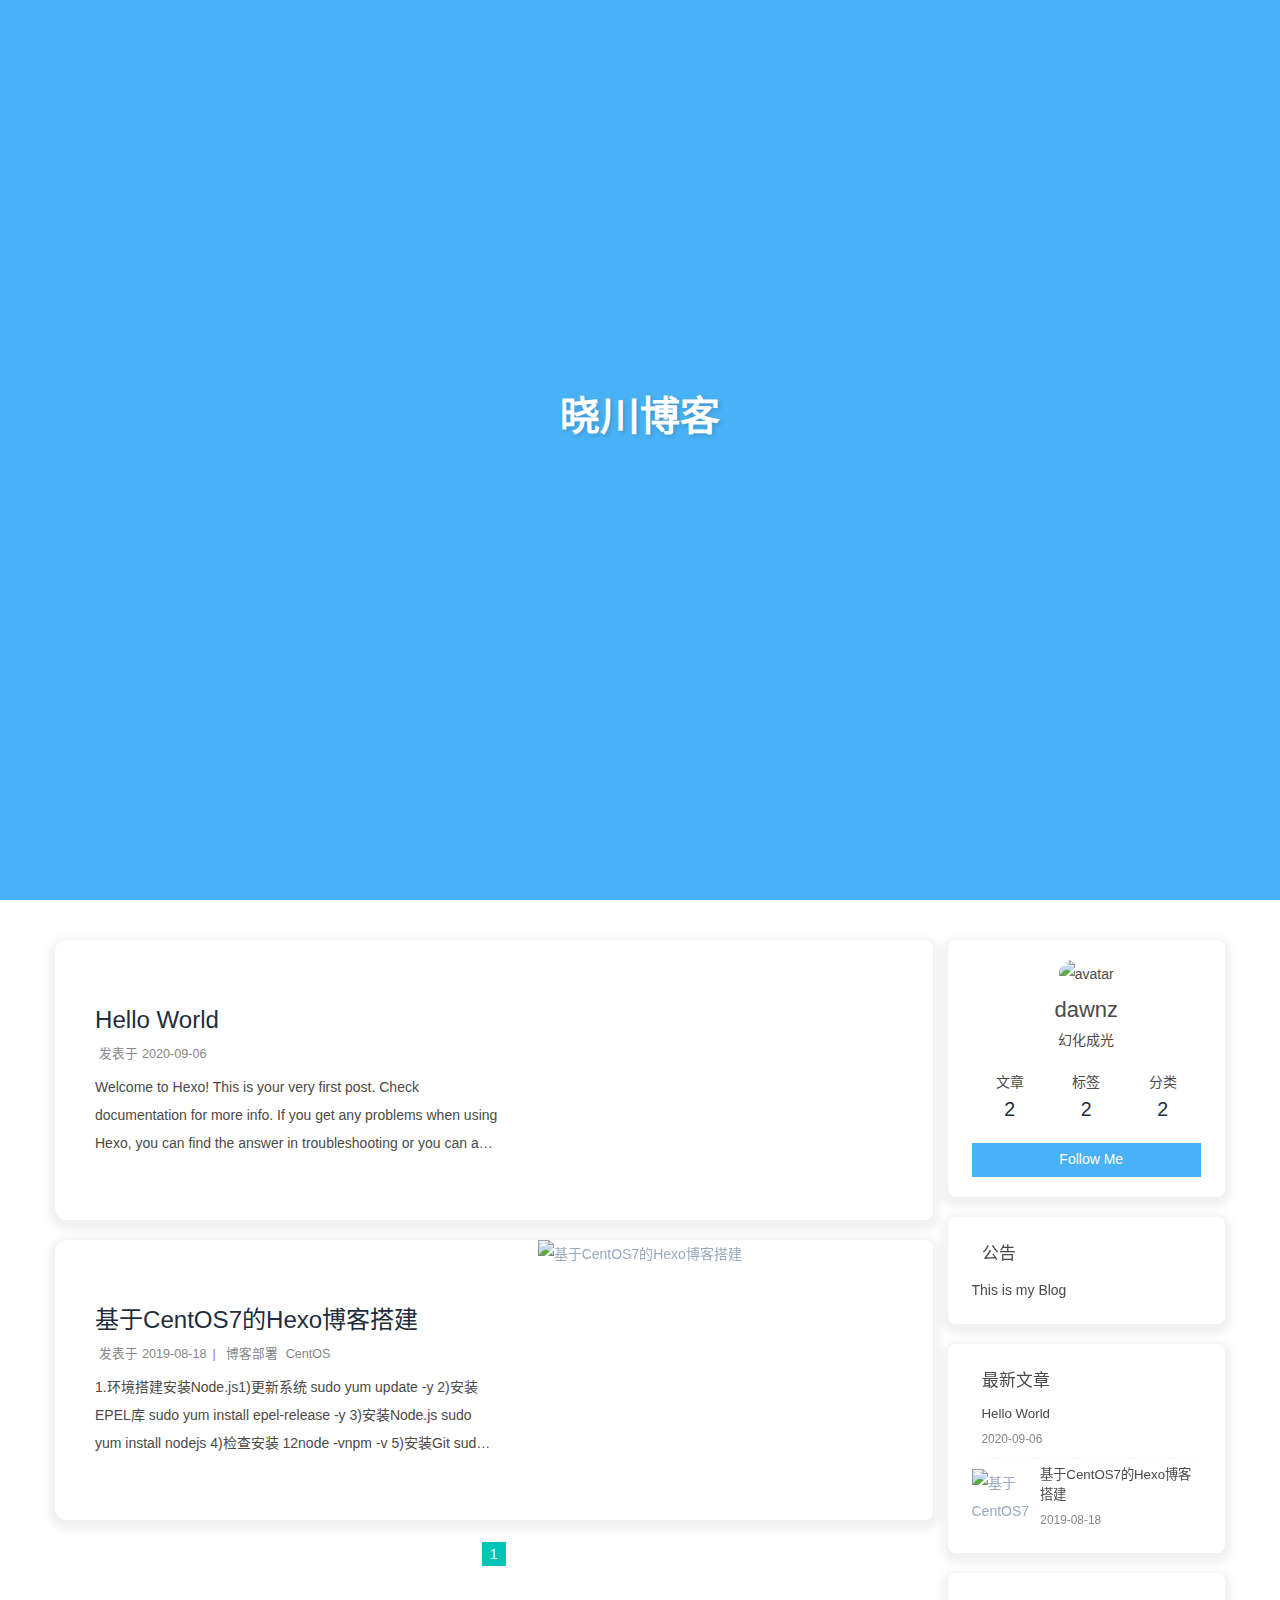
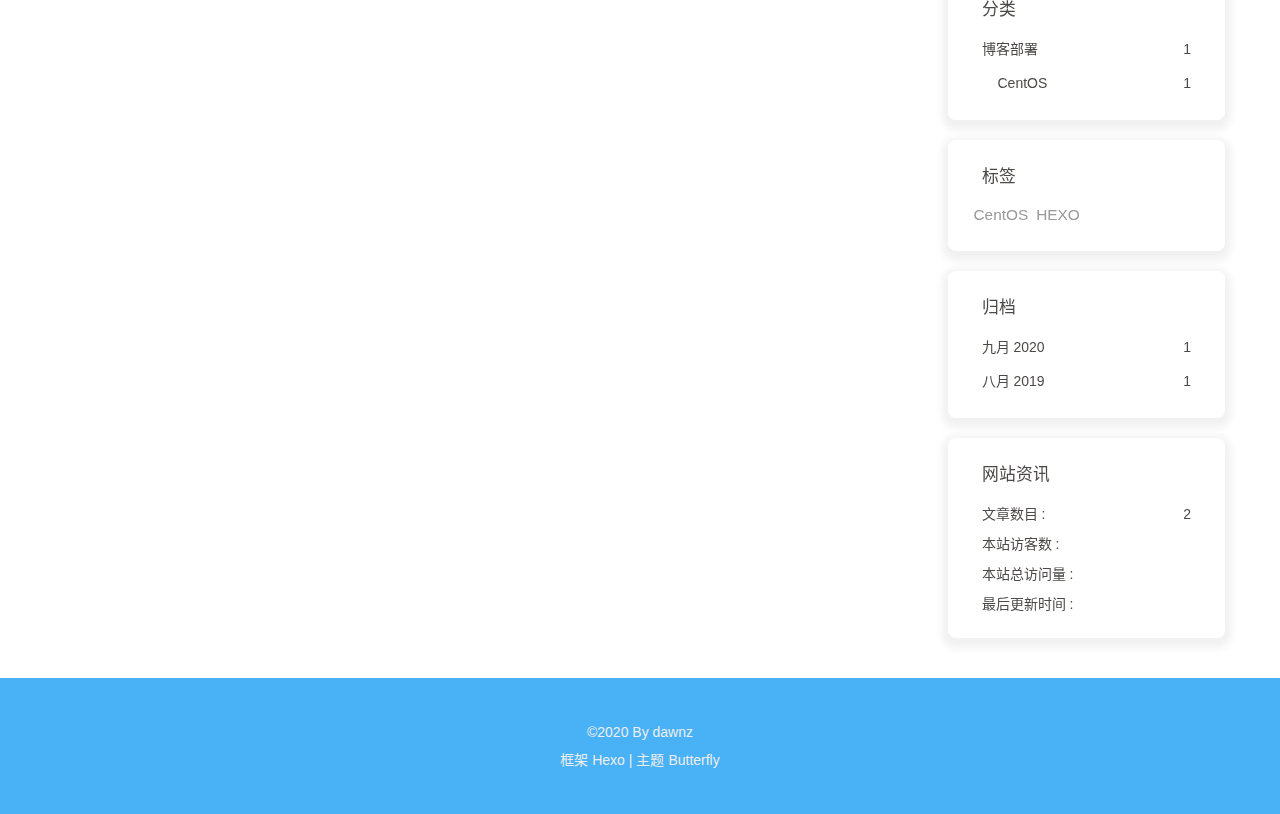
==== commit c6f44256: "Site updated: 2020-09-10 17:05:14" ====
--- a/index.html
+++ b/index.html
@@ -1,8 +1,8 @@
-<!DOCTYPE html><html lang="zh-CN" data-theme="light"><head><meta charset="UTF-8"><meta http-equiv="X-UA-Compatible" content="IE=edge"><meta name="viewport" content="width=device-width,initial-scale=1"><title>Hexo</title><meta name="description"><meta name="author" content="John Doe"><meta name="copyright" content="John Doe"><meta name="format-detection" content="telephone=no"><meta name="theme-color" content="#ffffff"><meta http-equiv="Cache-Control" content="no-transform"><meta http-equiv="Cache-Control" content="no-siteapp"><link rel="shortcut icon" href="/img/favicon.png"><link rel="canonical" href="http://example.com/"><link rel="preconnect" href="//cdn.jsdelivr.net"/><link rel="preconnect" href="//busuanzi.ibruce.info"/><meta property="og:type" content="website"><meta property="og:title" content="Hexo"><meta property="og:url" content="http://example.com/"><meta property="og:site_name" content="Hexo"><meta property="og:description"><meta property="og:image" content="http://example.com/null"><meta property="article:published_time" content="2020-09-10T08:04:18.964Z"><meta property="article:modified_time" content="2020-09-10T08:04:18.964Z"><meta name="twitter:card" content="summary"><link rel="stylesheet" href="/css/index.css"><link rel="stylesheet" href="https://cdn.jsdelivr.net/npm/@fortawesome/fontawesome-free/css/all.min.css"><link rel="stylesheet" href="https://cdn.jsdelivr.net/npm/@fancyapps/fancybox@latest/dist/jquery.fancybox.min.css"><script>var GLOBAL_CONFIG = { 
+<!DOCTYPE html><html lang="zh-CN" data-theme="light"><head><meta charset="UTF-8"><meta http-equiv="X-UA-Compatible" content="IE=edge"><meta name="viewport" content="width=device-width,initial-scale=1"><title>晓川博客</title><meta name="description" content="幻化成光"><meta name="author" content="dawnz"><meta name="copyright" content="dawnz"><meta name="format-detection" content="telephone=no"><meta name="theme-color" content="#ffffff"><meta http-equiv="Cache-Control" content="no-transform"><meta http-equiv="Cache-Control" content="no-siteapp"><link rel="shortcut icon" href="/img/favicon.png"><link rel="canonical" href="https://poxiaoc.github.io/"><link rel="preconnect" href="//cdn.jsdelivr.net"/><link rel="preconnect" href="//busuanzi.ibruce.info"/><meta property="og:type" content="website"><meta property="og:title" content="晓川博客"><meta property="og:url" content="https://poxiaoc.github.io/"><meta property="og:site_name" content="晓川博客"><meta property="og:description" content="幻化成光"><meta property="og:image" content="https://poxiaoc.github.io/null"><meta property="article:published_time" content="2020-09-10T09:05:13.307Z"><meta property="article:modified_time" content="2020-09-10T09:05:13.307Z"><meta name="twitter:card" content="summary"><link rel="stylesheet" href="/css/index.css"><link rel="stylesheet" href="https://cdn.jsdelivr.net/npm/@fortawesome/fontawesome-free/css/all.min.css"><link rel="stylesheet" href="https://cdn.jsdelivr.net/npm/@fancyapps/fancybox@latest/dist/jquery.fancybox.min.css"><script>var GLOBAL_CONFIG = { 
   root: '/',
   hexoversion: '5.1.1',
   algolia: undefined,
-  localSearch: undefined,
+  localSearch: {"path":"search.xml","languages":{"hits_empty":"找不到您查询的内容：${query}"}},
   translate: undefined,
   noticeOutdate: undefined,
   highlight: {"plugin":"highlighjs","highlightCopy":true,"highlightLang":true},
@@ -63,7 +63,7 @@
   isHome: true,
   isHighlightShrink: false,
   isSidebar: false,
-  postUpdate: '2020-09-10 16:04:18'
+  postUpdate: '2020-09-10 17:05:13'
 }</script><noscript><style type="text/css">
 #nav {
   opacity: 1
@@ -118,8 +118,8 @@
 } else {
   if (t === 'dark') activateDarkMode()
   else if (t === 'light') activateLightMode()
-}</script><meta name="generator" content="Hexo 5.1.1"><link rel="alternate" href="/atom.xml" title="Hexo" type="application/atom+xml">
-</head><body><div id="mobile-sidebar"><div id="menu_mask"></div><div id="mobile-sidebar-menus"><div class="mobile_author_icon"><img class="avatar-img" src="/null" onerror="onerror=null;src='/img/friend_404.gif'" alt="avatar"/></div><div class="mobile_post_data"><div class="mobile_data_item is-center"><div class="mobile_data_link"><a href="/archives/"><div class="headline">文章</div><div class="length_num">2</div></a></div></div><div class="mobile_data_item is-center">      <div class="mobile_data_link"><a href="/tags/"><div class="headline">标签</div><div class="length_num">2</div></a></div></div><div class="mobile_data_item is-center">     <div class="mobile_data_link"><a href="/categories/"><div class="headline">分类</div><div class="length_num">2</div></a></div></div></div><hr/></div></div><div id="body-wrap"><header class="full_page" id="page-header"><nav id="nav"><span id="blog_name"><a id="site-name" href="/">Hexo</a></span><span id="menus"><span class="close" id="toggle-menu"><a class="site-page"><i class="fas fa-bars fa-fw"></i></a></span></span></nav><div id="site-info"><h1 id="site_title">Hexo</h1><div id="site_subtitle"><span id="subtitle"></span></div></div><div id="scroll_down"><i class="fas fa-angle-down scroll-down-effects"></i></div></header><main class="layout_page" id="content-inner"><div class="recent-posts" id="recent-posts"><div class="recent-post-item"><div class="recent-post-info"><a class="article-title" href="/2020/09/06/hello-world/" title="Hello World">Hello World</a><div class="article-meta-wrap"><span class="post-meta-date"><i class="far fa-calendar-alt"></i><span class="article-meta-label">发表于</span><time datetime="2020-09-06T12:45:45.619Z" title="发表于 2020-09-06 20:45:45">2020-09-06</time></span></div><div class="content">Welcome to Hexo! This is your very first post. Check documentation for more info. If you get any problems when using Hexo, you can find the answer in troubleshooting or you can ask me on GitHub.
+}</script><meta name="generator" content="Hexo 5.1.1"><link rel="alternate" href="/atom.xml" title="晓川博客" type="application/atom+xml">
+</head><body><div id="mobile-sidebar"><div id="menu_mask"></div><div id="mobile-sidebar-menus"><div class="mobile_author_icon"><img class="avatar-img" src="/null" onerror="onerror=null;src='/img/friend_404.gif'" alt="avatar"/></div><div class="mobile_post_data"><div class="mobile_data_item is-center"><div class="mobile_data_link"><a href="/archives/"><div class="headline">文章</div><div class="length_num">2</div></a></div></div><div class="mobile_data_item is-center">      <div class="mobile_data_link"><a href="/tags/"><div class="headline">标签</div><div class="length_num">2</div></a></div></div><div class="mobile_data_item is-center">     <div class="mobile_data_link"><a href="/categories/"><div class="headline">分类</div><div class="length_num">2</div></a></div></div></div><hr/><div class="menus_items"><div class="menus_item"><a class="site-page" href="/"><i class="fa-fw fa fa-home"></i><span> 首页</span></a></div><div class="menus_item"><a class="site-page" href="/archives/"><i class="fa-fw fa fa-archive"></i><span> 时间轴</span></a></div><div class="menus_item"><a class="site-page" href="/tags/"><i class="fa-fw fa fa-tags"></i><span> 标签</span></a></div><div class="menus_item"><a class="site-page" href="/categories/"><i class="fa-fw fa fa-folder-open"></i><span> 分类</span></a></div><div class="menus_item"><a class="site-page" href="javascript:void(0);"><i class="fa-fw fa fa-heartbeat"></i><span> 清单</span><i class="fas fa-chevron-down expand"></i></a><ul class="menus_item_child"><li><a class="site-page" href="/music/"><i class="fa-fw fa fa-music"></i><span> 音乐</span></a></li><li><a class="site-page" href="/Gallery/"><i class="fa-fw fa fa-picture-o"></i><span> 照片</span></a></li><li><a class="site-page" href="/movies/"><i class="fa-fw fa fa-film"></i><span> 电影</span></a></li></ul></div><div class="menus_item"><a class="site-page" href="/link/"><i class="fa-fw fa fa-link"></i><span> 友链</span></a></div><div class="menus_item"><a class="site-page" href="/messageboard/"><i class="fa-fw fa fa-paper-plane"></i><span> 留言板</span></a></div><div class="menus_item"><a class="site-page" href="/about/"><i class="fa-fw fa fa-heart"></i><span> 关于</span></a></div></div></div></div><div id="body-wrap"><header class="full_page" id="page-header"><nav id="nav"><span id="blog_name"><a id="site-name" href="/">晓川博客</a></span><span id="menus"><div id="search_button"><a class="site-page social-icon search"><i class="fas fa-search fa-fw"></i><span> 搜索</span></a></div><div class="menus_items"><div class="menus_item"><a class="site-page" href="/"><i class="fa-fw fa fa-home"></i><span> 首页</span></a></div><div class="menus_item"><a class="site-page" href="/archives/"><i class="fa-fw fa fa-archive"></i><span> 时间轴</span></a></div><div class="menus_item"><a class="site-page" href="/tags/"><i class="fa-fw fa fa-tags"></i><span> 标签</span></a></div><div class="menus_item"><a class="site-page" href="/categories/"><i class="fa-fw fa fa-folder-open"></i><span> 分类</span></a></div><div class="menus_item"><a class="site-page" href="javascript:void(0);"><i class="fa-fw fa fa-heartbeat"></i><span> 清单</span><i class="fas fa-chevron-down expand"></i></a><ul class="menus_item_child"><li><a class="site-page" href="/music/"><i class="fa-fw fa fa-music"></i><span> 音乐</span></a></li><li><a class="site-page" href="/Gallery/"><i class="fa-fw fa fa-picture-o"></i><span> 照片</span></a></li><li><a class="site-page" href="/movies/"><i class="fa-fw fa fa-film"></i><span> 电影</span></a></li></ul></div><div class="menus_item"><a class="site-page" href="/link/"><i class="fa-fw fa fa-link"></i><span> 友链</span></a></div><div class="menus_item"><a class="site-page" href="/messageboard/"><i class="fa-fw fa fa-paper-plane"></i><span> 留言板</span></a></div><div class="menus_item"><a class="site-page" href="/about/"><i class="fa-fw fa fa-heart"></i><span> 关于</span></a></div></div><span class="close" id="toggle-menu"><a class="site-page"><i class="fas fa-bars fa-fw"></i></a></span></span></nav><div id="site-info"><h1 id="site_title">晓川博客</h1><div id="site_subtitle"><span id="subtitle"></span></div></div><div id="scroll_down"><i class="fas fa-angle-down scroll-down-effects"></i></div></header><main class="layout_page" id="content-inner"><div class="recent-posts" id="recent-posts"><div class="recent-post-item"><div class="recent-post-info"><a class="article-title" href="/2020/09/06/hello-world/" title="Hello World">Hello World</a><div class="article-meta-wrap"><span class="post-meta-date"><i class="far fa-calendar-alt"></i><span class="article-meta-label">发表于</span><time datetime="2020-09-06T12:45:45.619Z" title="发表于 2020-09-06 20:45:45">2020-09-06</time></span></div><div class="content">Welcome to Hexo! This is your very first post. Check documentation for more info. If you get any problems when using Hexo, you can find the answer in troubleshooting or you can ask me on GitHub.
 Quick StartCreate a new post1$ hexo new &quot;My New Post&quot;
 
 More info: Writing
@@ -139,7 +139,8 @@
 3.开始使用Hexo搭建博客这里直接使用Hexo官网提供的命令
 12345npm install hexo-cli -ghexo init blogcd blognpm installhexo server
 当看到Start blogging with Hexo! 时，说明搭建成功了 这时访问localhost:4000就可以看到你生成的博客了。
-4.将he ...</div></div></div><nav id="pagination"><div class="pagination"><span class="page-number current">1</span></div></nav></div><div class="aside_content" id="aside_content"><div class="card-widget card-info"><div class="card-content"><div class="card-info-avatar is-center"><img class="avatar-img" src="/null" onerror="this.onerror=null;this.src='/img/friend_404.gif'" alt="avatar"/><div class="author-info__name">John Doe</div><div class="author-info__description"></div></div><div class="card-info-data"><div class="card-info-data-item is-center"><a href="/archives/"><div class="headline">文章</div><div class="length_num">2</div></a></div><div class="card-info-data-item is-center"><a href="/tags/"><div class="headline">标签</div><div class="length_num">2</div></a></div><div class="card-info-data-item is-center"><a href="/categories/"><div class="headline">分类</div><div class="length_num">2</div></a></div></div><a class="button--animated" id="card-info-btn" target="_blank" rel="noopener" href="https://github.com/xxxxxx"><i class="fab fa-github"></i><span>Follow Me</span></a></div></div><div class="sticky_layout"><div class="card-widget card-announcement"><div class="card-content"><div class="item-headline"><i class="fas fa-bullhorn card-announcement-animation"></i><span>公告</span></div><div class="announcement_content">This is my Blog</div></div></div><div class="card-widget card-recent-post"><div class="card-content"><div class="item-headline"><i class="fas fa-history"></i><span>最新文章</span></div><div class="aside-list"><div class="aside-list-item"><div class="content"><a class="title" href="/2020/09/06/hello-world/" title="Hello World">Hello World</a><time datetime="2020-09-06T12:45:45.619Z" title="发表于 2020-09-06 20:45:45">2020-09-06</time></div></div><div class="aside-list-item"><a class="thumbnail" href="/2019/08/18/%E5%9F%BA%E4%BA%8ECentOS7%E7%9A%84Hexo%E5%8D%9A%E5%AE%A2%E6%90%AD%E5%BB%BA/" title="基于CentOS7的Hexo博客搭建"><img src="https://mipmap-files.oss-cn-beijing.aliyuncs.com/wallpaper/1.jpg" onerror="this.onerror=null;this.src='/img/404.jpg'" alt="基于CentOS7的Hexo博客搭建"/></a><div class="content"><a class="title" href="/2019/08/18/%E5%9F%BA%E4%BA%8ECentOS7%E7%9A%84Hexo%E5%8D%9A%E5%AE%A2%E6%90%AD%E5%BB%BA/" title="基于CentOS7的Hexo博客搭建">基于CentOS7的Hexo博客搭建</a><time datetime="2019-08-18T04:21:35.000Z" title="发表于 2019-08-18 12:21:35">2019-08-18</time></div></div></div></div></div><div class="card-widget card-categories"><div class="card-content"><div class="item-headline"><i class="fas fa-folder-open"></i><span>分类</span></div><ul class="card-category-list" id="aside-cat-list">
+4.将he ...</div></div></div><nav id="pagination"><div class="pagination"><span class="page-number current">1</span></div></nav></div><div class="aside_content" id="aside_content"><div class="card-widget card-info"><div class="card-content"><div class="card-info-avatar is-center"><img class="avatar-img" src="/null" onerror="this.onerror=null;this.src='/img/friend_404.gif'" alt="avatar"/><div class="author-info__name">dawnz</div><div class="author-info__description">幻化成光</div></div><div class="card-info-data"><div class="card-info-data-item is-center"><a href="/archives/"><div class="headline">文章</div><div class="length_num">2</div></a></div><div class="card-info-data-item is-center"><a href="/tags/"><div class="headline">标签</div><div class="length_num">2</div></a></div><div class="card-info-data-item is-center"><a href="/categories/"><div class="headline">分类</div><div class="length_num">2</div></a></div></div><a class="button--animated" id="card-info-btn" target="_blank" rel="noopener" href="https://github.com/xxxxxx"><i class="fab fa-github"></i><span>Follow Me</span></a></div></div><div class="sticky_layout"><div class="card-widget card-announcement"><div class="card-content"><div class="item-headline"><i class="fas fa-bullhorn card-announcement-animation"></i><span>公告</span></div><div class="announcement_content">This is my Blog</div></div></div><div class="card-widget card-recent-post"><div class="card-content"><div class="item-headline"><i class="fas fa-history"></i><span>最新文章</span></div><div class="aside-list"><div class="aside-list-item"><div class="content"><a class="title" href="/2020/09/06/hello-world/" title="Hello World">Hello World</a><time datetime="2020-09-06T12:45:45.619Z" title="发表于 2020-09-06 20:45:45">2020-09-06</time></div></div><div class="aside-list-item"><a class="thumbnail" href="/2019/08/18/%E5%9F%BA%E4%BA%8ECentOS7%E7%9A%84Hexo%E5%8D%9A%E5%AE%A2%E6%90%AD%E5%BB%BA/" title="基于CentOS7的Hexo博客搭建"><img src="https://mipmap-files.oss-cn-beijing.aliyuncs.com/wallpaper/1.jpg" onerror="this.onerror=null;this.src='/img/404.jpg'" alt="基于CentOS7的Hexo博客搭建"/></a><div class="content"><a class="title" href="/2019/08/18/%E5%9F%BA%E4%BA%8ECentOS7%E7%9A%84Hexo%E5%8D%9A%E5%AE%A2%E6%90%AD%E5%BB%BA/" title="基于CentOS7的Hexo博客搭建">基于CentOS7的Hexo博客搭建</a><time datetime="2019-08-18T04:21:35.000Z" title="发表于 2019-08-18 12:21:35">2019-08-18</time></div></div></div></div></div><div class="card-widget card-categories"><div class="card-content"><div class="item-headline"><i class="fas fa-folder-open"></i><span>分类</span></div><ul class="card-category-list" id="aside-cat-list">
             <li class="card-category-list-item "><a class="card-category-list-link" href="/categories/%E5%8D%9A%E5%AE%A2%E9%83%A8%E7%BD%B2/"><span class="card-category-list-name">博客部署</span><span class="card-category-list-count">1</span></a></li><ul class="card-category-list child"><li class="card-category-list-item "><a class="card-category-list-link" href="/categories/%E5%8D%9A%E5%AE%A2%E9%83%A8%E7%BD%B2/CentOS/"><span class="card-category-list-name">CentOS</span><span class="card-category-list-count">1</span></a></li></ul>
             
-            </ul></div></div><div class="card-widget card-tags"><div class="card-content"><div class="item-headline"><i class="fas fa-tags"></i><span>标签</span></div><div class="card-tag-cloud"><a href="/tags/CentOS/" style="font-size: 1.1em; color: #999">CentOS</a> <a href="/tags/HEXO/" style="font-size: 1.1em; color: #999">HEXO</a></div></div></div><div class="card-widget card-archives"><div class="card-content"><div class="item-headline"><i class="fas fa-archive"></i><span>归档</span></div><ul class="card-archive-list"><li class="card-archive-list-item"><a class="card-archive-list-link" href="/archives/2020/09/"><span class="card-archive-list-date">九月 2020</span><span class="card-archive-list-count">1</span></a></li><li class="card-archive-list-item"><a class="card-archive-list-link" href="/archives/2019/08/"><span class="card-archive-list-date">八月 2019</span><span class="card-archive-list-count">1</span></a></li></ul></div></div><div class="card-widget card-webinfo"><div class="card-content"><div class="item-headline"><i class="fas fa-chart-line"></i><span>网站资讯</span></div><div class="webinfo"><div class="webinfo-item"><div class="item-name">文章数目 :</div><div class="item-count">2</div></div><div class="webinfo-item"><div class="item-name">本站访客数 :</div><div class="item-count" id="busuanzi_value_site_uv"></div></div><div class="webinfo-item"><div class="item-name">本站总访问量 :</div><div class="item-count" id="busuanzi_value_site_pv"></div></div><div class="webinfo-item"><div class="item-name">最后更新时间 :</div><div class="item-count" id="last-push-date" data-lastPushDate="2020-09-10T08:04:18.924Z"></div></div></div></div></div></div></div></main><footer id="footer" data-type="color"><div id="footer-wrap"><div class="copyright">&copy;2020 By John Doe</div><div class="framework-info"><span>框架 </span><a target="_blank" rel="noopener" href="https://hexo.io">Hexo</a><span class="footer-separator">|</span><span>主题 </span><a target="_blank" rel="noopener" href="https://github.com/jerryc127/hexo-theme-butterfly">Butterfly</a></div></div></footer></div><section id="rightside"><div id="rightside-config-hide"><button id="darkmode" type="button" title="浅色和深色模式转换"><i class="fas fa-adjust"></i></button></div><div id="rightside-config-show"><button id="rightside_config" type="button" title="设置"><i class="fas fa-cog"></i></button><button id="go-up" type="button" title="回到顶部"><i class="fas fa-arrow-up"></i></button></div></section><div><script src="https://cdn.jsdelivr.net/npm/jquery@latest/dist/jquery.min.js"></script><script src="/js/utils.js"></script><script src="/js/main.js"></script><script src="https://cdn.jsdelivr.net/npm/@fancyapps/fancybox@latest/dist/jquery.fancybox.min.js"></script><div class="js-pjax"><script async src="//busuanzi.ibruce.info/busuanzi/2.3/busuanzi.pure.mini.js"></script></div></div></body></html>+            </ul></div></div><div class="card-widget card-tags"><div class="card-content"><div class="item-headline"><i class="fas fa-tags"></i><span>标签</span></div><div class="card-tag-cloud"><a href="/tags/CentOS/" style="font-size: 1.1em; color: #999">CentOS</a> <a href="/tags/HEXO/" style="font-size: 1.1em; color: #999">HEXO</a></div></div></div><div class="card-widget card-archives"><div class="card-content"><div class="item-headline"><i class="fas fa-archive"></i><span>归档</span></div><ul class="card-archive-list"><li class="card-archive-list-item"><a class="card-archive-list-link" href="/archives/2020/09/"><span class="card-archive-list-date">九月 2020</span><span class="card-archive-list-count">1</span></a></li><li class="card-archive-list-item"><a class="card-archive-list-link" href="/archives/2019/08/"><span class="card-archive-list-date">八月 2019</span><span class="card-archive-list-count">1</span></a></li></ul></div></div><div class="card-widget card-webinfo"><div class="card-content"><div class="item-headline"><i class="fas fa-chart-line"></i><span>网站资讯</span></div><div class="webinfo"><div class="webinfo-item"><div class="item-name">文章数目 :</div><div class="item-count">2</div></div><div class="webinfo-item"><div class="item-name">本站访客数 :</div><div class="item-count" id="busuanzi_value_site_uv"></div></div><div class="webinfo-item"><div class="item-name">本站总访问量 :</div><div class="item-count" id="busuanzi_value_site_pv"></div></div><div class="webinfo-item"><div class="item-name">最后更新时间 :</div><div class="item-count" id="last-push-date" data-lastPushDate="2020-09-10T09:05:13.256Z"></div></div></div></div></div></div></div></main><footer id="footer" data-type="color"><div id="footer-wrap"><div class="copyright">&copy;2020 By dawnz</div><div class="framework-info"><span>框架 </span><a target="_blank" rel="noopener" href="https://hexo.io">Hexo</a><span class="footer-separator">|</span><span>主题 </span><a target="_blank" rel="noopener" href="https://github.com/jerryc127/hexo-theme-butterfly">Butterfly</a></div></div></footer></div><section id="rightside"><div id="rightside-config-hide"><button id="darkmode" type="button" title="浅色和深色模式转换"><i class="fas fa-adjust"></i></button></div><div id="rightside-config-show"><button id="rightside_config" type="button" title="设置"><i class="fas fa-cog"></i></button><button id="go-up" type="button" title="回到顶部"><i class="fas fa-arrow-up"></i></button></div></section><div class="search-dialog" id="local-search"><div class="search-dialog__title" id="local-search-title">本地搜索</div><div id="local-input-panel"><div id="local-search-input"><div class="local-search-box"><input class="local-search-box--input" placeholder="搜索文章" type="text"/></div></div></div><hr/><div id="local-search-results"><div id="local-hits"></div><div id="local-stats"><div class="local-search-stats__hr" id="hr"><span>由</span> <a target="_blank" rel="noopener" href="https://github.com/wzpan/hexo-generator-search" style="color:#49B1F5;">hexo-generator-search</a>
+ <span>提供支持</span></div></div></div><span class="search-close-button"><i class="fas fa-times"></i></span></div><div id="search-mask"></div><div><script src="https://cdn.jsdelivr.net/npm/jquery@latest/dist/jquery.min.js"></script><script src="/js/utils.js"></script><script src="/js/main.js"></script><script src="https://cdn.jsdelivr.net/npm/@fancyapps/fancybox@latest/dist/jquery.fancybox.min.js"></script><script src="/js/search/local-search.js"></script><div class="js-pjax"><script async src="//busuanzi.ibruce.info/busuanzi/2.3/busuanzi.pure.mini.js"></script></div><script defer="defer" id="ribbon" src="/js/third-party/canvas-ribbon.js" size="150" alpha="0.6" zIndex="-1" mobile="false" data-click="false"></script></div></body></html>